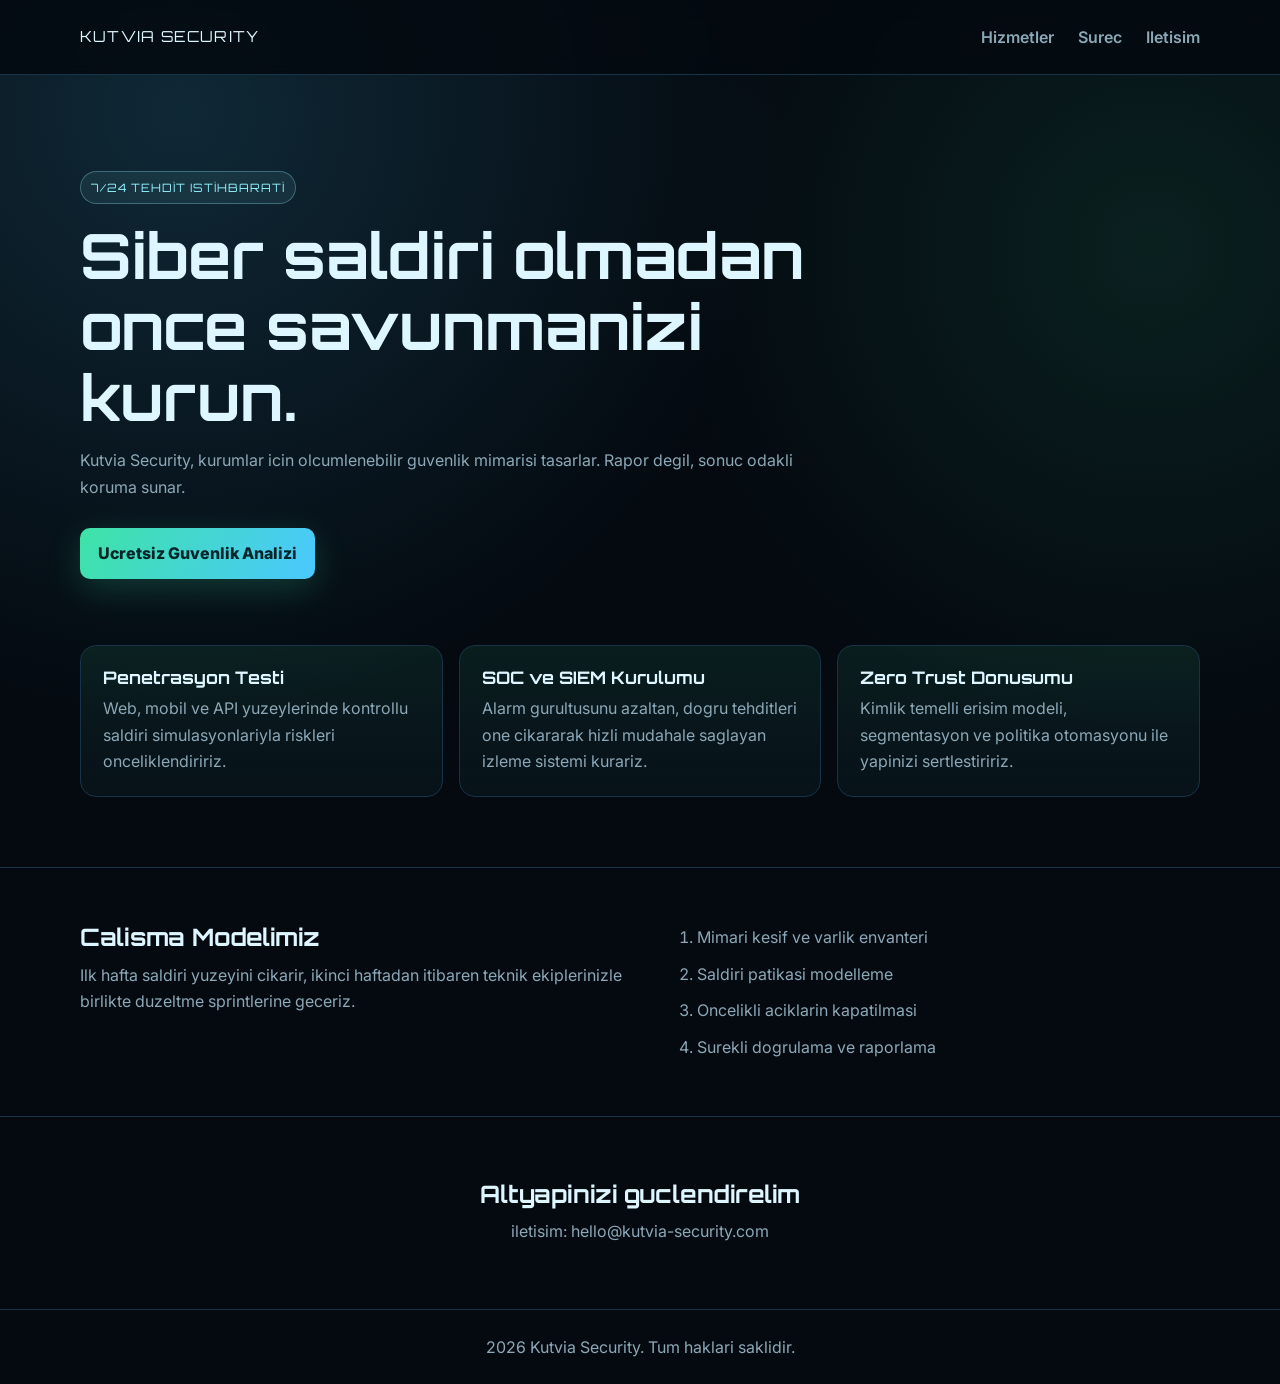
==== index.html @ 9a4a2a33 "Initial standalone brand website" ====
﻿<!DOCTYPE html>
<html lang="tr">
<head>
  <meta charset="UTF-8" />
  <meta name="viewport" content="width=device-width, initial-scale=1.0" />
  <title>Kutvia Security | Siber Guvenlik Cozumleri</title>
  <link rel="preconnect" href="https://fonts.googleapis.com" />
  <link rel="preconnect" href="https://fonts.gstatic.com" crossorigin />
  <link href="https://fonts.googleapis.com/css2?family=Orbitron:wght@500;700;800&family=Inter:wght@400;500;600;700&display=swap" rel="stylesheet" />
  <link rel="stylesheet" href="assets/css/style.css" />
</head>
<body>
  <header class="site-header">
    <nav class="nav container">
      <a class="logo" href="#ana">KUTVIA SECURITY</a>
      <button class="menu-btn" id="menuBtn" aria-expanded="false" aria-controls="navMenu" aria-label="Menu">
        <span></span><span></span><span></span>
      </button>
      <ul class="menu" id="navMenu">
        <li><a href="#hizmetler">Hizmetler</a></li>
        <li><a href="#surec">Surec</a></li>
        <li><a href="#iletisim">Iletisim</a></li>
      </ul>
    </nav>
  </header>

  <main id="ana">
    <section class="hero container">
      <p class="eyebrow">7/24 Tehdit Istihbarati</p>
      <h1>Siber saldiri olmadan once savunmanizi kurun.</h1>
      <p class="lead">Kutvia Security, kurumlar icin olcumlenebilir guvenlik mimarisi tasarlar. Rapor degil, sonuc odakli koruma sunar.</p>
      <a class="btn" href="#iletisim">Ucretsiz Guvenlik Analizi</a>
    </section>

    <section class="cards container" id="hizmetler">
      <article class="card">
        <h2>Penetrasyon Testi</h2>
        <p>Web, mobil ve API yuzeylerinde kontrollu saldiri simulasyonlariyla riskleri onceliklendiririz.</p>
      </article>
      <article class="card">
        <h2>SOC ve SIEM Kurulumu</h2>
        <p>Alarm gurultusunu azaltan, dogru tehditleri one cikararak hizli mudahale saglayan izleme sistemi kurariz.</p>
      </article>
      <article class="card">
        <h2>Zero Trust Donusumu</h2>
        <p>Kimlik temelli erisim modeli, segmentasyon ve politika otomasyonu ile yapinizi sertlestiririz.</p>
      </article>
    </section>

    <section class="approach" id="surec">
      <div class="container two-col">
        <div>
          <h2>Calisma Modelimiz</h2>
          <p>Ilk hafta saldiri yuzeyini cikarir, ikinci haftadan itibaren teknik ekiplerinizle birlikte duzeltme sprintlerine geceriz.</p>
        </div>
        <ol>
          <li>Mimari kesif ve varlik envanteri</li>
          <li>Saldiri patikasi modelleme</li>
          <li>Oncelikli aciklarin kapatilmasi</li>
          <li>Surekli dogrulama ve raporlama</li>
        </ol>
      </div>
    </section>

    <section class="contact container" id="iletisim">
      <h2>Altyapinizi guclendirelim</h2>
      <p>iletisim: hello@kutvia-security.com</p>
    </section>
  </main>

  <footer class="footer">
    <div class="container"><p>2026 Kutvia Security. Tum haklari saklidir.</p></div>
  </footer>

  <script src="assets/js/main.js"></script>
</body>
</html>
---- assets/css/style.css ----
﻿* { box-sizing: border-box; margin: 0; padding: 0; }
:root {
  --bg: #040a10;
  --panel: #0a1620;
  --line: #183347;
  --text: #def6ff;
  --muted: #8ca8b7;
  --accent: #3ee3a6;
  --accent-2: #4ac8ff;
}
body {
  font-family: Inter, sans-serif;
  line-height: 1.65;
  color: var(--text);
  background:
    radial-gradient(circle at 14% 8%, rgba(74, 200, 255, 0.16) 0, transparent 36%),
    radial-gradient(circle at 90% 18%, rgba(62, 227, 166, 0.1) 0, transparent 30%),
    var(--bg);
}
body.menu-open { overflow: hidden; }
.container { width: min(1120px, 92%); margin: 0 auto; }
.site-header {
  position: sticky;
  top: 0;
  z-index: 40;
  backdrop-filter: blur(10px);
  background: rgba(4, 10, 16, 0.86);
  border-bottom: 1px solid var(--line);
}
.nav { min-height: 74px; display: flex; align-items: center; justify-content: space-between; }
.logo {
  color: var(--text);
  text-decoration: none;
  font-family: Orbitron, sans-serif;
  font-size: 0.95rem;
  letter-spacing: 0.08em;
}
.menu { list-style: none; display: flex; gap: 24px; }
.menu a { color: var(--muted); text-decoration: none; font-weight: 600; }
.menu a:hover { color: var(--accent); }
.menu-btn { display: none; border: 0; background: none; }
.menu-btn span { display: block; width: 24px; height: 2px; margin: 5px 0; background: var(--text); }
.hero { padding: 96px 0 56px; }
.eyebrow {
  display: inline-block;
  color: #93f3ff;
  border: 1px solid rgba(147, 243, 255, 0.3);
  background: rgba(147, 243, 255, 0.08);
  border-radius: 999px;
  padding: 6px 10px;
  text-transform: uppercase;
  letter-spacing: 0.09em;
  font-size: 0.72rem;
  font-family: Orbitron, sans-serif;
  margin-bottom: 16px;
}
h1, h2 { font-family: Orbitron, sans-serif; line-height: 1.14; }
h1 { font-size: clamp(2rem, 6vw, 3.9rem); max-width: 820px; margin-bottom: 14px; }
.lead { color: var(--muted); max-width: 720px; margin-bottom: 28px; }
.btn {
  display: inline-block;
  text-decoration: none;
  padding: 12px 18px;
  border-radius: 10px;
  color: #042429;
  font-weight: 800;
  background: linear-gradient(120deg, var(--accent), var(--accent-2));
  box-shadow: 0 10px 35px rgba(62, 227, 166, 0.2);
}
.cards { display: grid; grid-template-columns: repeat(3, 1fr); gap: 16px; padding: 10px 0 70px; }
.card {
  background: linear-gradient(180deg, rgba(62, 227, 166, 0.09), rgba(74, 200, 255, 0.04));
  border: 1px solid var(--line);
  border-radius: 16px;
  padding: 22px;
}
.card h2 { font-size: 1.08rem; margin-bottom: 8px; }
.card p { color: var(--muted); }
.approach { border-top: 1px solid var(--line); border-bottom: 1px solid var(--line); }
.two-col { display: grid; grid-template-columns: 1.1fr 1fr; gap: 26px; padding: 56px 0; }
.two-col p { color: var(--muted); margin-top: 10px; }
ol { padding-left: 18px; color: var(--muted); display: grid; gap: 10px; }
.contact { text-align: center; padding: 64px 0; }
.contact p { color: var(--muted); margin-top: 10px; }
.footer { border-top: 1px solid var(--line); padding: 24px 0; text-align: center; color: var(--muted); }

@media (max-width: 860px) {
  .menu-btn { display: block; }
  .menu {
    position: fixed;
    inset: 74px 0 auto 0;
    display: none;
    flex-direction: column;
    padding: 14px 4%;
    gap: 14px;
    background: #07131c;
    border-bottom: 1px solid var(--line);
  }
  .menu.open { display: flex; }
  .cards { grid-template-columns: 1fr; }
  .two-col { grid-template-columns: 1fr; }
}
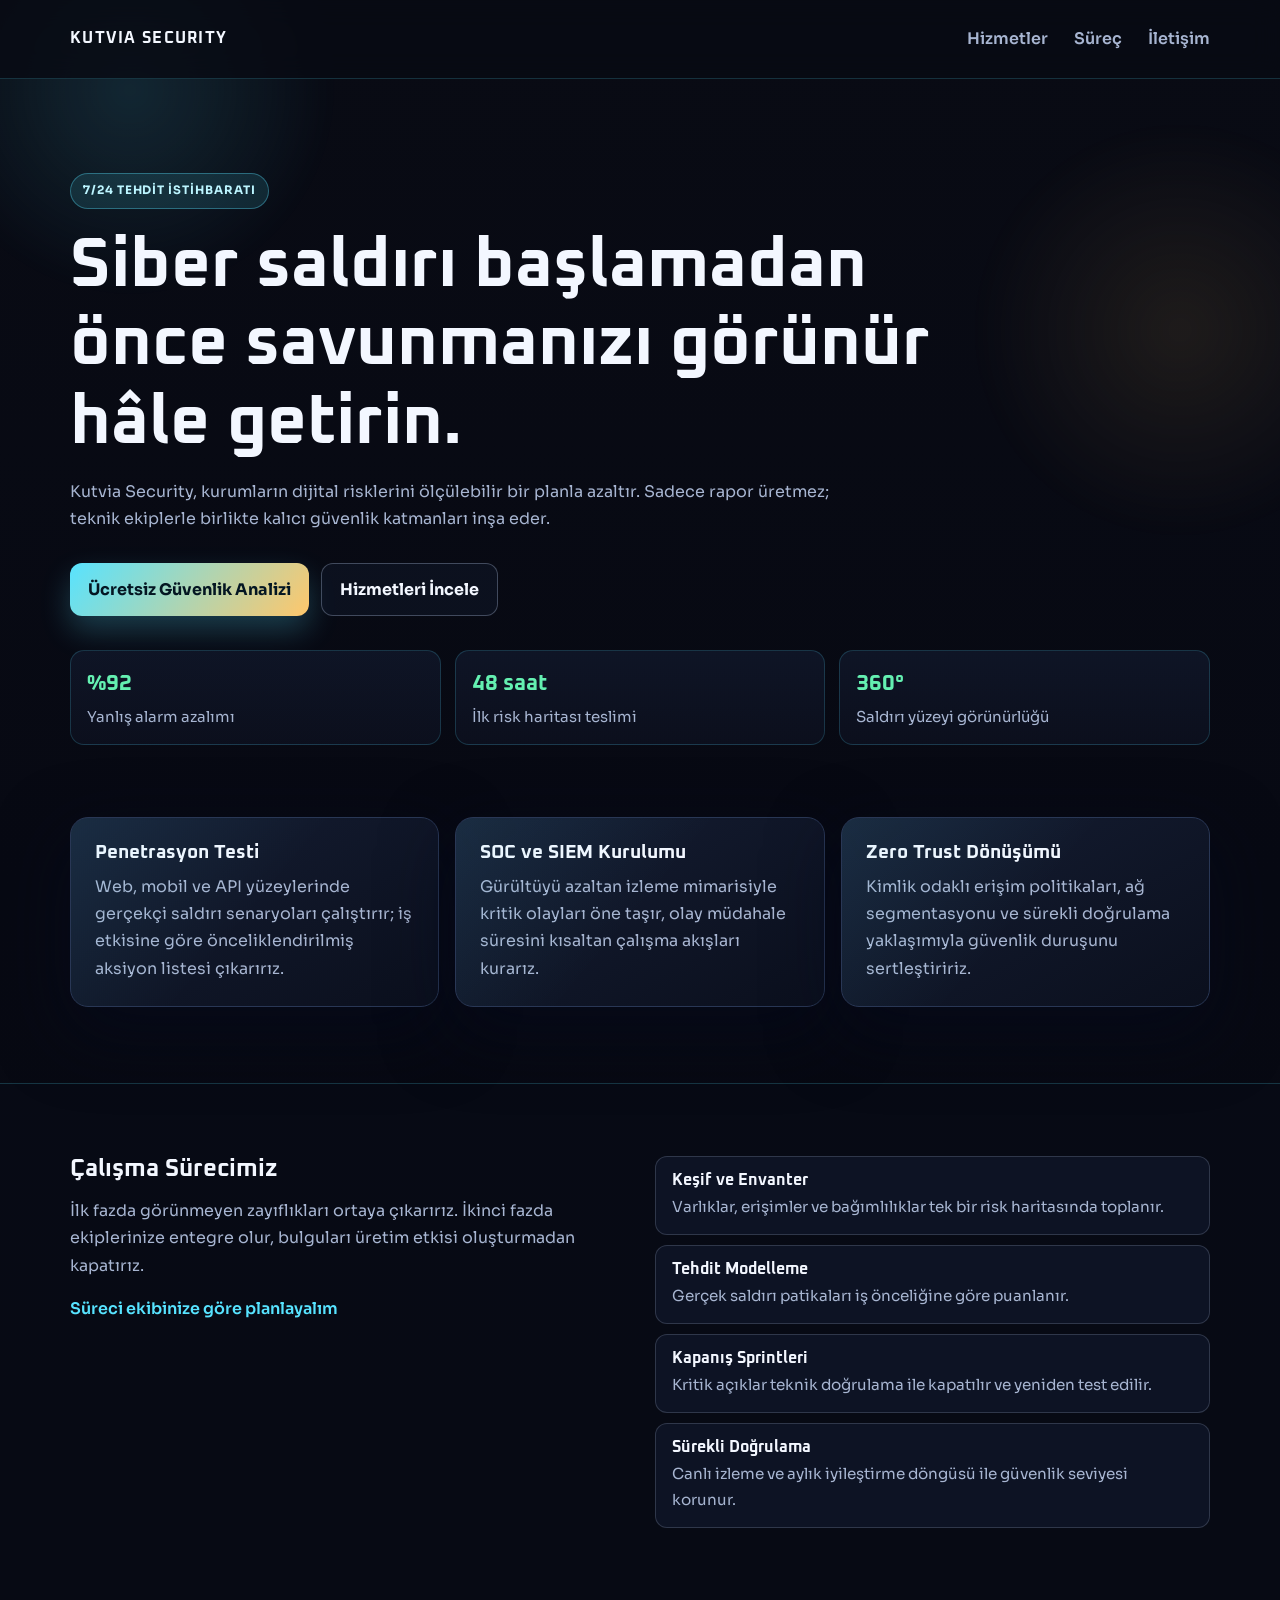
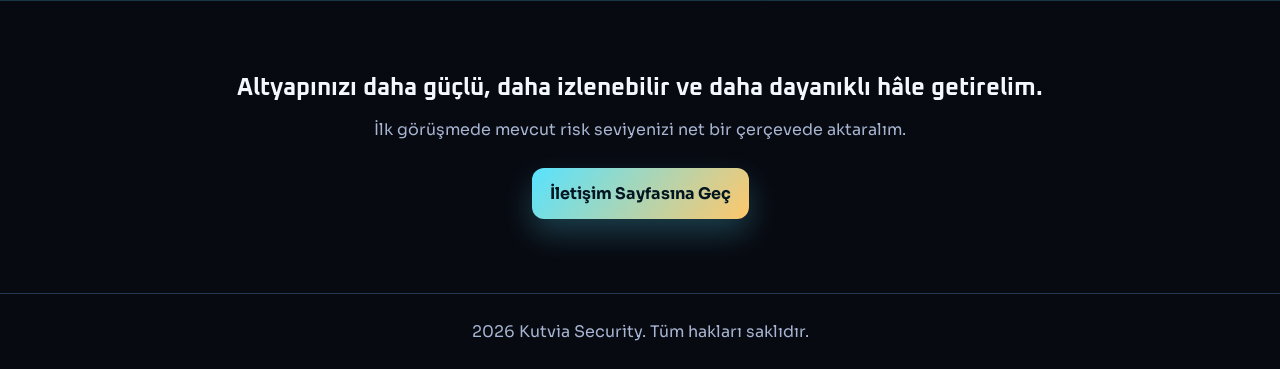
==== commit e20eee73: "Koyu tema arayuz ve iletisim sayfasi tasarimi" ====
--- a/index.html
+++ b/index.html
@@ -3,73 +3,100 @@
 <head>
   <meta charset="UTF-8" />
   <meta name="viewport" content="width=device-width, initial-scale=1.0" />
-  <title>Kutvia Security | Siber Guvenlik Cozumleri</title>
+  <title>Kutvia Security | Siber Güvenlik Çözümleri</title>
   <link rel="preconnect" href="https://fonts.googleapis.com" />
   <link rel="preconnect" href="https://fonts.gstatic.com" crossorigin />
-  <link href="https://fonts.googleapis.com/css2?family=Orbitron:wght@500;700;800&family=Inter:wght@400;500;600;700&display=swap" rel="stylesheet" />
+  <link href="https://fonts.googleapis.com/css2?family=Sora:wght@400;600;700;800&family=Oxanium:wght@500;700&display=swap" rel="stylesheet" />
   <link rel="stylesheet" href="assets/css/style.css" />
 </head>
 <body>
+  <div class="atmosphere" aria-hidden="true">
+    <span class="glow glow-left"></span>
+    <span class="glow glow-right"></span>
+  </div>
+
   <header class="site-header">
     <nav class="nav container">
       <a class="logo" href="#ana">KUTVIA SECURITY</a>
-      <button class="menu-btn" id="menuBtn" aria-expanded="false" aria-controls="navMenu" aria-label="Menu">
+      <button class="menu-btn" id="menuBtn" aria-expanded="false" aria-controls="navMenu" aria-label="Menüyü aç">
         <span></span><span></span><span></span>
       </button>
       <ul class="menu" id="navMenu">
         <li><a href="#hizmetler">Hizmetler</a></li>
-        <li><a href="#surec">Surec</a></li>
-        <li><a href="#iletisim">Iletisim</a></li>
+        <li><a href="#süreç">Süreç</a></li>
+        <li><a href="iletisim.html">İletişim</a></li>
       </ul>
     </nav>
   </header>
 
   <main id="ana">
-    <section class="hero container">
-      <p class="eyebrow">7/24 Tehdit Istihbarati</p>
-      <h1>Siber saldiri olmadan once savunmanizi kurun.</h1>
-      <p class="lead">Kutvia Security, kurumlar icin olcumlenebilir guvenlik mimarisi tasarlar. Rapor degil, sonuc odakli koruma sunar.</p>
-      <a class="btn" href="#iletisim">Ucretsiz Guvenlik Analizi</a>
+    <section class="hero container reveal">
+      <p class="eyebrow">7/24 Tehdit İstihbaratı</p>
+      <h1>Siber saldırı başlamadan önce savunmanızı görünür hâle getirin.</h1>
+      <p class="lead">Kutvia Security, kurumların dijital risklerini ölçülebilir bir planla azaltır. Sadece rapor üretmez; teknik ekiplerle birlikte kalıcı güvenlik katmanları inşa eder.</p>
+      <div class="hero-actions">
+        <a class="btn btn-primary" href="iletisim.html">Ücretsiz Güvenlik Analizi</a>
+        <a class="btn btn-ghost" href="#hizmetler">Hizmetleri İncele</a>
+      </div>
+      <ul class="hero-metrics">
+        <li><strong>%92</strong><span>Yanlış alarm azalımı</span></li>
+        <li><strong>48 saat</strong><span>İlk risk haritası teslimi</span></li>
+        <li><strong>360°</strong><span>Saldırı yüzeyi görünürlüğü</span></li>
+      </ul>
     </section>
 
-    <section class="cards container" id="hizmetler">
-      <article class="card">
+    <section class="services container" id="hizmetler">
+      <article class="card reveal">
         <h2>Penetrasyon Testi</h2>
-        <p>Web, mobil ve API yuzeylerinde kontrollu saldiri simulasyonlariyla riskleri onceliklendiririz.</p>
+        <p>Web, mobil ve API yüzeylerinde gerçekçi saldırı senaryoları çalıştırır; iş etkisine göre önceliklendirilmiş aksiyon listesi çıkarırız.</p>
       </article>
-      <article class="card">
+      <article class="card reveal">
         <h2>SOC ve SIEM Kurulumu</h2>
-        <p>Alarm gurultusunu azaltan, dogru tehditleri one cikararak hizli mudahale saglayan izleme sistemi kurariz.</p>
+        <p>Gürültüyü azaltan izleme mimarisiyle kritik olayları öne taşır, olay müdahale süresini kısaltan çalışma akışları kurarız.</p>
       </article>
-      <article class="card">
-        <h2>Zero Trust Donusumu</h2>
-        <p>Kimlik temelli erisim modeli, segmentasyon ve politika otomasyonu ile yapinizi sertlestiririz.</p>
+      <article class="card reveal">
+        <h2>Zero Trust Dönüşümü</h2>
+        <p>Kimlik odaklı erişim politikaları, ağ segmentasyonu ve sürekli doğrulama yaklaşımıyla güvenlik duruşunu sertleştiririz.</p>
       </article>
     </section>
 
-    <section class="approach" id="surec">
-      <div class="container two-col">
-        <div>
-          <h2>Calisma Modelimiz</h2>
-          <p>Ilk hafta saldiri yuzeyini cikarir, ikinci haftadan itibaren teknik ekiplerinizle birlikte duzeltme sprintlerine geceriz.</p>
+    <section class="approach" id="süreç">
+      <div class="container approach-grid">
+        <div class="approach-copy reveal">
+          <h2>Çalışma Sürecimiz</h2>
+          <p>İlk fazda görünmeyen zayıflıkları ortaya çıkarırız. İkinci fazda ekiplerinize entegre olur, bulguları üretim etkisi oluşturmadan kapatırız.</p>
+          <a class="inline-link" href="iletisim.html">Süreci ekibinize göre planlayalım</a>
         </div>
-        <ol>
-          <li>Mimari kesif ve varlik envanteri</li>
-          <li>Saldiri patikasi modelleme</li>
-          <li>Oncelikli aciklarin kapatilmasi</li>
-          <li>Surekli dogrulama ve raporlama</li>
+        <ol class="timeline reveal">
+          <li>
+            <h3>Keşif ve Envanter</h3>
+            <p>Varlıklar, erişimler ve bağımlılıklar tek bir risk haritasında toplanır.</p>
+          </li>
+          <li>
+            <h3>Tehdit Modelleme</h3>
+            <p>Gerçek saldırı patikaları iş önceliğine göre puanlanır.</p>
+          </li>
+          <li>
+            <h3>Kapanış Sprintleri</h3>
+            <p>Kritik açıklar teknik doğrulama ile kapatılır ve yeniden test edilir.</p>
+          </li>
+          <li>
+            <h3>Sürekli Doğrulama</h3>
+            <p>Canlı izleme ve aylık iyileştirme döngüsü ile güvenlik seviyesi korunur.</p>
+          </li>
         </ol>
       </div>
     </section>
 
-    <section class="contact container" id="iletisim">
-      <h2>Altyapinizi guclendirelim</h2>
-      <p>iletisim: hello@kutvia-security.com</p>
+    <section class="cta container reveal">
+      <h2>Altyapınızı daha güçlü, daha izlenebilir ve daha dayanıklı hâle getirelim.</h2>
+      <p>İlk görüşmede mevcut risk seviyenizi net bir çerçevede aktaralım.</p>
+      <a class="btn btn-primary" href="iletisim.html">İletişim Sayfasına Geç</a>
     </section>
   </main>
 
   <footer class="footer">
-    <div class="container"><p>2026 Kutvia Security. Tum haklari saklidir.</p></div>
+    <div class="container"><p><span id="year"></span> Kutvia Security. Tüm hakları saklıdır.</p></div>
   </footer>
 
   <script src="assets/js/main.js"></script>
--- a/assets/css/style.css
+++ b/assets/css/style.css
@@ -1,102 +1,488 @@
-﻿* { box-sizing: border-box; margin: 0; padding: 0; }
+﻿* {
+  box-sizing: border-box;
+  margin: 0;
+  padding: 0;
+}
+
 :root {
-  --bg: #040a10;
-  --panel: #0a1620;
-  --line: #183347;
-  --text: #def6ff;
-  --muted: #8ca8b7;
-  --accent: #3ee3a6;
-  --accent-2: #4ac8ff;
-}
+  --bg: #06070f;
+  --bg-soft: #0d1120;
+  --panel: #11182b;
+  --panel-strong: #161f35;
+  --line: #293755;
+  --text: #f3f7ff;
+  --muted: #a7b5d1;
+  --accent: #57e3ff;
+  --accent-warm: #ffc76b;
+  --success: #64f0b1;
+  --shadow: 0 24px 70px rgba(5, 10, 28, 0.6);
+}
+
+html {
+  scroll-behavior: smooth;
+}
+
 body {
-  font-family: Inter, sans-serif;
-  line-height: 1.65;
+  font-family: Sora, sans-serif;
+  line-height: 1.7;
   color: var(--text);
   background:
-    radial-gradient(circle at 14% 8%, rgba(74, 200, 255, 0.16) 0, transparent 36%),
-    radial-gradient(circle at 90% 18%, rgba(62, 227, 166, 0.1) 0, transparent 30%),
-    var(--bg);
-}
-body.menu-open { overflow: hidden; }
-.container { width: min(1120px, 92%); margin: 0 auto; }
+    linear-gradient(180deg, #090b14 0%, #070913 45%, #080a11 100%),
+    repeating-linear-gradient(
+      130deg,
+      rgba(255, 255, 255, 0.01) 0,
+      rgba(255, 255, 255, 0.01) 2px,
+      transparent 2px,
+      transparent 14px
+    );
+  min-height: 100vh;
+  overflow-x: hidden;
+}
+
+body.menu-open {
+  overflow: hidden;
+}
+
+.atmosphere {
+  position: fixed;
+  inset: 0;
+  pointer-events: none;
+  z-index: -1;
+}
+
+.glow {
+  position: absolute;
+  width: 420px;
+  aspect-ratio: 1;
+  border-radius: 50%;
+  filter: blur(10px);
+  opacity: 0.4;
+  animation: drift 11s ease-in-out infinite alternate;
+}
+
+.glow-left {
+  top: -120px;
+  left: -80px;
+  background: radial-gradient(circle, rgba(87, 227, 255, 0.34), transparent 70%);
+}
+
+.glow-right {
+  top: 120px;
+  right: -110px;
+  background: radial-gradient(circle, rgba(255, 199, 107, 0.23), transparent 72%);
+  animation-delay: 0.8s;
+}
+
+.container {
+  width: min(1140px, 92%);
+  margin: 0 auto;
+}
+
 .site-header {
   position: sticky;
   top: 0;
   z-index: 40;
-  backdrop-filter: blur(10px);
-  background: rgba(4, 10, 16, 0.86);
-  border-bottom: 1px solid var(--line);
-}
-.nav { min-height: 74px; display: flex; align-items: center; justify-content: space-between; }
+  backdrop-filter: blur(14px);
+  background: rgba(8, 11, 19, 0.8);
+  border-bottom: 1px solid rgba(87, 227, 255, 0.18);
+}
+
+.nav {
+  min-height: 78px;
+  display: flex;
+  align-items: center;
+  justify-content: space-between;
+}
+
 .logo {
   color: var(--text);
   text-decoration: none;
-  font-family: Orbitron, sans-serif;
+  font-family: Oxanium, sans-serif;
+  font-size: 1rem;
+  font-weight: 700;
+  letter-spacing: 0.08em;
+}
+
+.menu {
+  list-style: none;
+  display: flex;
+  align-items: center;
+  gap: 26px;
+}
+
+.menu a {
+  color: var(--muted);
+  text-decoration: none;
+  font-weight: 600;
+  transition: color 0.28s ease;
+}
+
+.menu a:hover,
+.menu a:focus-visible {
+  color: var(--accent);
+}
+
+.menu-btn {
+  display: none;
+  border: 0;
+  background: none;
+  cursor: pointer;
+}
+
+.menu-btn span {
+  display: block;
+  width: 24px;
+  height: 2px;
+  margin: 5px 0;
+  background: var(--text);
+}
+
+.hero {
+  padding: 94px 0 44px;
+}
+
+.eyebrow {
+  display: inline-flex;
+  align-items: center;
+  gap: 8px;
+  color: #bcf5ff;
+  border: 1px solid rgba(87, 227, 255, 0.35);
+  background: rgba(87, 227, 255, 0.12);
+  border-radius: 999px;
+  padding: 7px 12px;
+  text-transform: uppercase;
+  letter-spacing: 0.08em;
+  font-size: 0.73rem;
+  font-weight: 700;
+  margin-bottom: 18px;
+}
+
+h1,
+h2,
+h3 {
+  font-family: Oxanium, sans-serif;
+  line-height: 1.14;
+}
+
+h1 {
+  font-size: clamp(2rem, 6vw, 4.3rem);
+  max-width: 900px;
+  margin-bottom: 16px;
+}
+
+.lead {
+  color: var(--muted);
+  max-width: 760px;
+  margin-bottom: 30px;
+}
+
+.hero-actions {
+  display: flex;
+  flex-wrap: wrap;
+  gap: 12px;
+  margin-bottom: 34px;
+}
+
+.btn {
+  display: inline-flex;
+  align-items: center;
+  justify-content: center;
+  gap: 8px;
+  text-decoration: none;
+  border-radius: 12px;
+  padding: 12px 18px;
+  font-weight: 700;
+  transition: transform 0.26s ease, box-shadow 0.26s ease, border-color 0.26s ease;
+}
+
+.btn:hover {
+  transform: translateY(-2px);
+}
+
+.btn-primary {
+  color: #041622;
+  background: linear-gradient(130deg, var(--accent), var(--accent-warm));
+  box-shadow: 0 14px 30px rgba(87, 227, 255, 0.24);
+}
+
+.btn-ghost {
+  border: 1px solid rgba(167, 181, 209, 0.35);
+  color: var(--text);
+  background: rgba(17, 24, 43, 0.5);
+}
+
+.btn-ghost:hover {
+  border-color: rgba(87, 227, 255, 0.48);
+}
+
+.hero-metrics {
+  list-style: none;
+  display: grid;
+  grid-template-columns: repeat(3, minmax(0, 1fr));
+  gap: 14px;
+}
+
+.hero-metrics li {
+  border: 1px solid rgba(87, 227, 255, 0.18);
+  background: linear-gradient(180deg, rgba(17, 24, 43, 0.8), rgba(13, 17, 32, 0.8));
+  border-radius: 14px;
+  padding: 14px 16px;
+}
+
+.hero-metrics strong {
+  display: block;
+  font-size: 1.4rem;
+  font-family: Oxanium, sans-serif;
+  color: var(--success);
+}
+
+.hero-metrics span {
+  color: var(--muted);
+  font-size: 0.94rem;
+}
+
+.services {
+  display: grid;
+  grid-template-columns: repeat(3, minmax(0, 1fr));
+  gap: 16px;
+  padding: 28px 0 76px;
+}
+
+.card {
+  position: relative;
+  border: 1px solid var(--line);
+  border-radius: 18px;
+  padding: 24px;
+  background: linear-gradient(150deg, rgba(22, 31, 53, 0.95), rgba(12, 17, 31, 0.9));
+  box-shadow: var(--shadow);
+  overflow: hidden;
+}
+
+.card::before {
+  content: "";
+  position: absolute;
+  inset: 0;
+  background: linear-gradient(130deg, rgba(87, 227, 255, 0.08), transparent 50%);
+  pointer-events: none;
+}
+
+.card h2 {
+  font-size: 1.16rem;
+  margin-bottom: 10px;
+}
+
+.card p {
+  color: var(--muted);
+}
+
+.approach {
+  border-top: 1px solid rgba(87, 227, 255, 0.2);
+  border-bottom: 1px solid rgba(87, 227, 255, 0.2);
+  background: rgba(9, 13, 24, 0.52);
+}
+
+.approach-grid {
+  display: grid;
+  grid-template-columns: 1fr 1fr;
+  gap: 30px;
+  padding: 72px 0;
+}
+
+.approach-copy p {
+  color: var(--muted);
+  margin-top: 14px;
+  max-width: 540px;
+}
+
+.inline-link {
+  display: inline-block;
+  margin-top: 16px;
+  color: var(--accent);
+  text-decoration: none;
+  font-weight: 600;
+}
+
+.timeline {
+  list-style: none;
+  display: grid;
+  gap: 10px;
+}
+
+.timeline li {
+  border: 1px solid rgba(167, 181, 209, 0.22);
+  border-radius: 12px;
+  background: rgba(17, 24, 43, 0.72);
+  padding: 14px 16px;
+}
+
+.timeline h3 {
+  font-size: 1rem;
+  margin-bottom: 5px;
+}
+
+.timeline p {
+  color: var(--muted);
   font-size: 0.95rem;
-  letter-spacing: 0.08em;
-}
-.menu { list-style: none; display: flex; gap: 24px; }
-.menu a { color: var(--muted); text-decoration: none; font-weight: 600; }
-.menu a:hover { color: var(--accent); }
-.menu-btn { display: none; border: 0; background: none; }
-.menu-btn span { display: block; width: 24px; height: 2px; margin: 5px 0; background: var(--text); }
-.hero { padding: 96px 0 56px; }
-.eyebrow {
-  display: inline-block;
-  color: #93f3ff;
-  border: 1px solid rgba(147, 243, 255, 0.3);
-  background: rgba(147, 243, 255, 0.08);
-  border-radius: 999px;
-  padding: 6px 10px;
-  text-transform: uppercase;
-  letter-spacing: 0.09em;
-  font-size: 0.72rem;
-  font-family: Orbitron, sans-serif;
-  margin-bottom: 16px;
-}
-h1, h2 { font-family: Orbitron, sans-serif; line-height: 1.14; }
-h1 { font-size: clamp(2rem, 6vw, 3.9rem); max-width: 820px; margin-bottom: 14px; }
-.lead { color: var(--muted); max-width: 720px; margin-bottom: 28px; }
-.btn {
-  display: inline-block;
-  text-decoration: none;
-  padding: 12px 18px;
+}
+
+.cta {
+  text-align: center;
+  padding: 74px 0;
+}
+
+.cta h2 {
+  max-width: 930px;
+  margin-inline: auto;
+}
+
+.cta p {
+  color: var(--muted);
+  max-width: 680px;
+  margin: 14px auto 24px;
+}
+
+.footer {
+  border-top: 1px solid var(--line);
+  padding: 24px 0;
+  text-align: center;
+  color: var(--muted);
+}
+
+.contact-main {
+  padding: 84px 0 70px;
+}
+
+.contact-shell {
+  display: grid;
+  grid-template-columns: 1fr 1.1fr;
+  gap: 22px;
+}
+
+.contact-card,
+.form-card {
+  border: 1px solid var(--line);
+  border-radius: 18px;
+  background: linear-gradient(180deg, rgba(17, 24, 43, 0.92), rgba(12, 17, 31, 0.93));
+  box-shadow: var(--shadow);
+}
+
+.contact-card {
+  padding: 26px;
+}
+
+.contact-card p,
+.contact-meta p {
+  color: var(--muted);
+}
+
+.contact-meta {
+  margin-top: 20px;
+  display: grid;
+  gap: 10px;
+}
+
+.contact-meta span {
+  color: var(--text);
+  font-weight: 700;
+}
+
+.form-card {
+  padding: 22px;
+}
+
+.form-grid {
+  display: grid;
+  gap: 12px;
+}
+
+label {
+  display: block;
+  font-size: 0.9rem;
+  color: #d8e3ff;
+  margin-bottom: 6px;
+}
+
+input,
+textarea,
+select {
+  width: 100%;
+  border: 1px solid rgba(167, 181, 209, 0.35);
+  background: rgba(7, 12, 24, 0.8);
   border-radius: 10px;
-  color: #042429;
-  font-weight: 800;
-  background: linear-gradient(120deg, var(--accent), var(--accent-2));
-  box-shadow: 0 10px 35px rgba(62, 227, 166, 0.2);
-}
-.cards { display: grid; grid-template-columns: repeat(3, 1fr); gap: 16px; padding: 10px 0 70px; }
-.card {
-  background: linear-gradient(180deg, rgba(62, 227, 166, 0.09), rgba(74, 200, 255, 0.04));
-  border: 1px solid var(--line);
-  border-radius: 16px;
-  padding: 22px;
-}
-.card h2 { font-size: 1.08rem; margin-bottom: 8px; }
-.card p { color: var(--muted); }
-.approach { border-top: 1px solid var(--line); border-bottom: 1px solid var(--line); }
-.two-col { display: grid; grid-template-columns: 1.1fr 1fr; gap: 26px; padding: 56px 0; }
-.two-col p { color: var(--muted); margin-top: 10px; }
-ol { padding-left: 18px; color: var(--muted); display: grid; gap: 10px; }
-.contact { text-align: center; padding: 64px 0; }
-.contact p { color: var(--muted); margin-top: 10px; }
-.footer { border-top: 1px solid var(--line); padding: 24px 0; text-align: center; color: var(--muted); }
+  padding: 11px 12px;
+  color: var(--text);
+  font: inherit;
+}
+
+input:focus,
+textarea:focus,
+select:focus {
+  outline: none;
+  border-color: rgba(87, 227, 255, 0.9);
+  box-shadow: 0 0 0 3px rgba(87, 227, 255, 0.2);
+}
+
+textarea {
+  min-height: 130px;
+  resize: vertical;
+}
+
+.reveal {
+  opacity: 0;
+  transform: translateY(18px);
+}
+
+.reveal.show {
+  animation: rise 0.7s ease forwards;
+}
+
+@keyframes rise {
+  to {
+    opacity: 1;
+    transform: translateY(0);
+  }
+}
+
+@keyframes drift {
+  from {
+    transform: translate3d(0, 0, 0);
+  }
+  to {
+    transform: translate3d(0, 18px, 0);
+  }
+}
+
+@media (max-width: 960px) {
+  .services,
+  .hero-metrics,
+  .approach-grid,
+  .contact-shell {
+    grid-template-columns: 1fr;
+  }
+
+  .hero {
+    padding-top: 82px;
+  }
+}
 
 @media (max-width: 860px) {
-  .menu-btn { display: block; }
+  .menu-btn {
+    display: block;
+  }
+
   .menu {
     position: fixed;
-    inset: 74px 0 auto 0;
+    inset: 78px 0 auto 0;
     display: none;
     flex-direction: column;
-    padding: 14px 4%;
-    gap: 14px;
-    background: #07131c;
+    align-items: flex-start;
+    gap: 16px;
+    padding: 16px 4%;
+    background: rgba(8, 11, 19, 0.98);
     border-bottom: 1px solid var(--line);
   }
-  .menu.open { display: flex; }
-  .cards { grid-template-columns: 1fr; }
-  .two-col { grid-template-columns: 1fr; }
-}
+
+  .menu.open {
+    display: flex;
+  }
+}
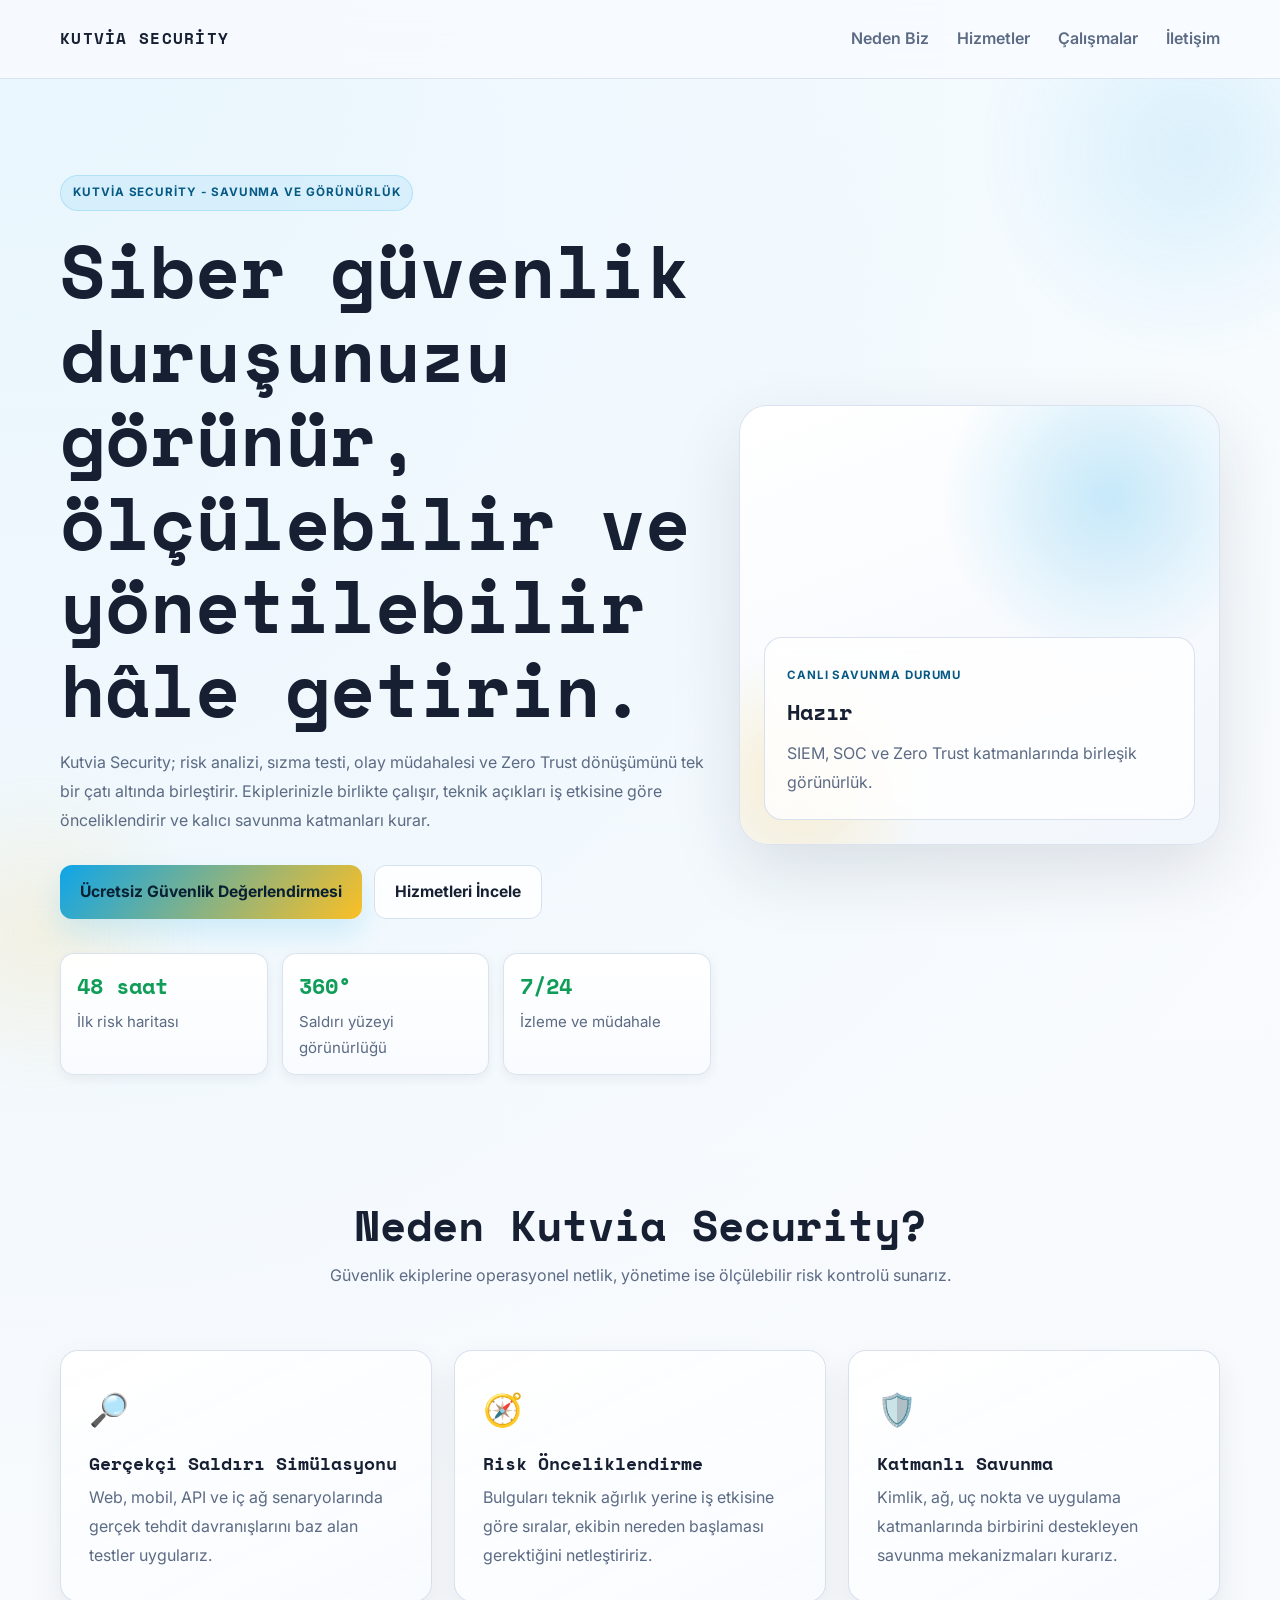
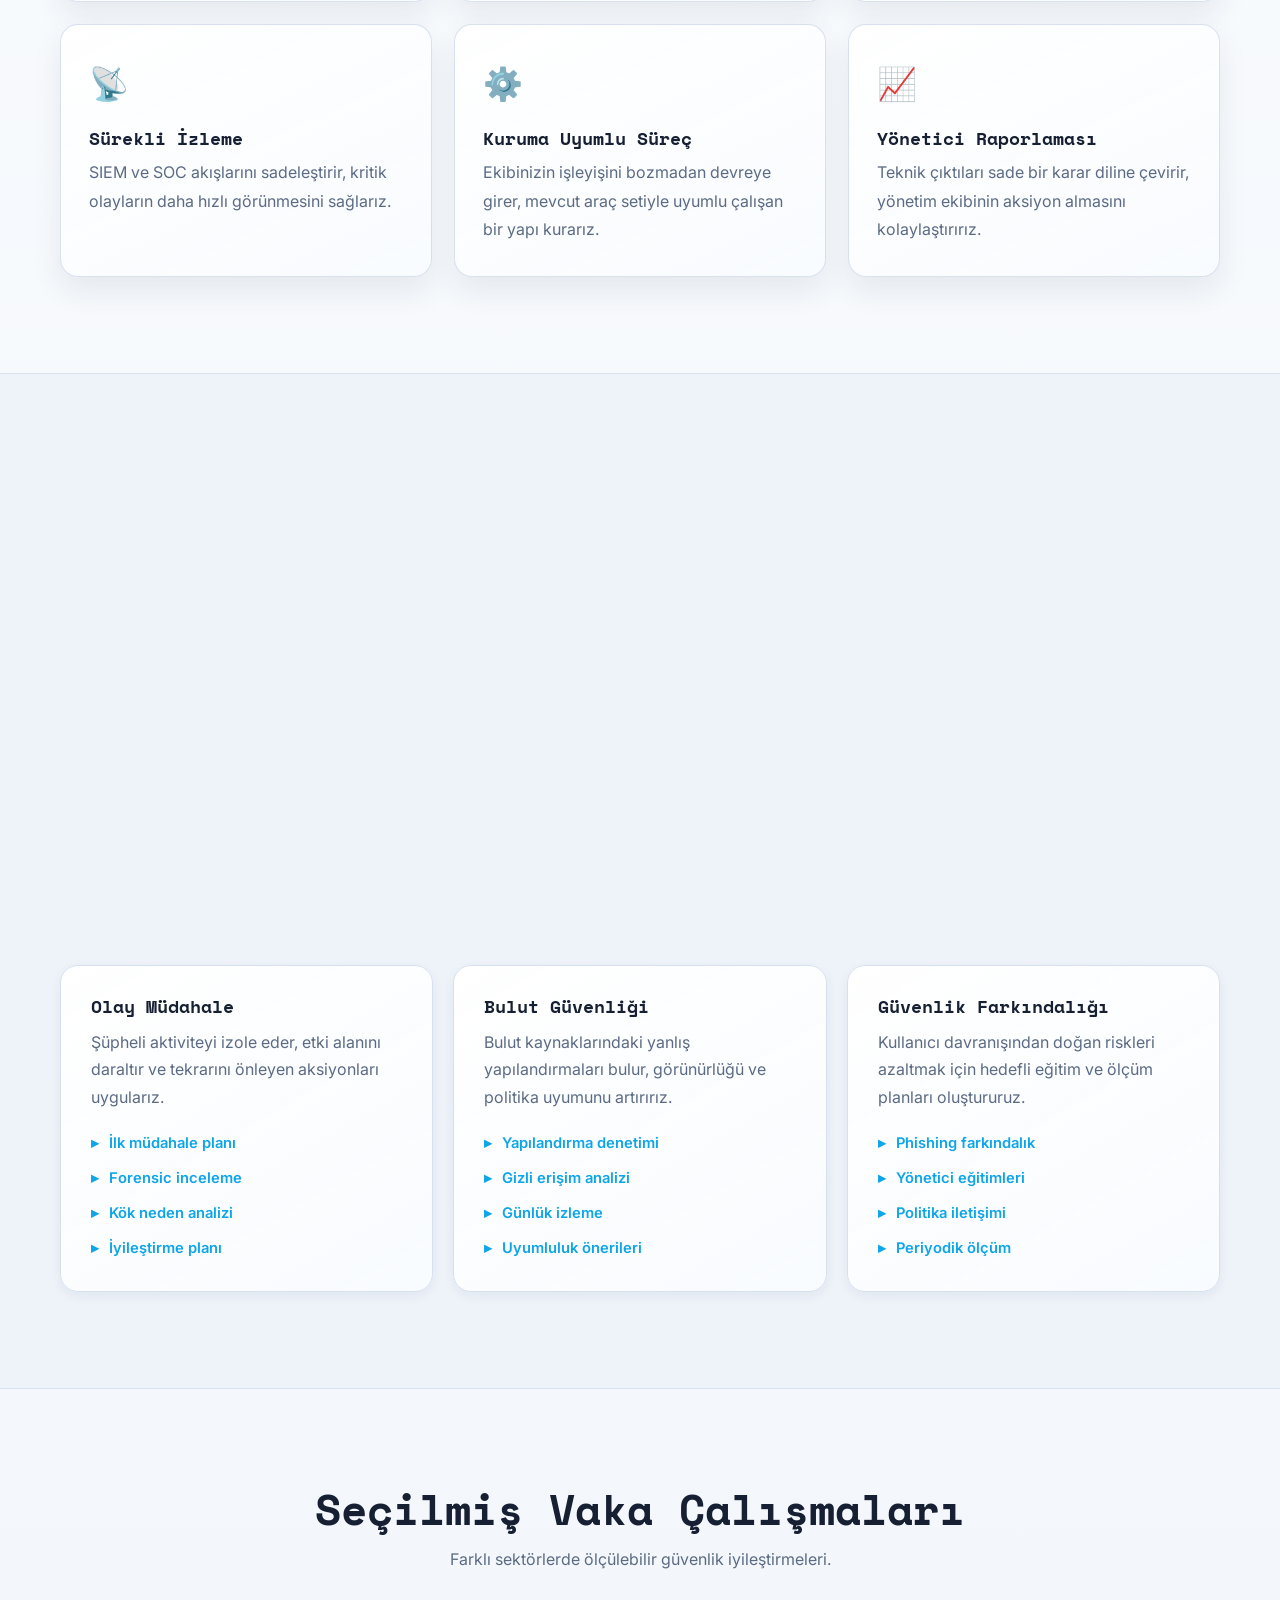
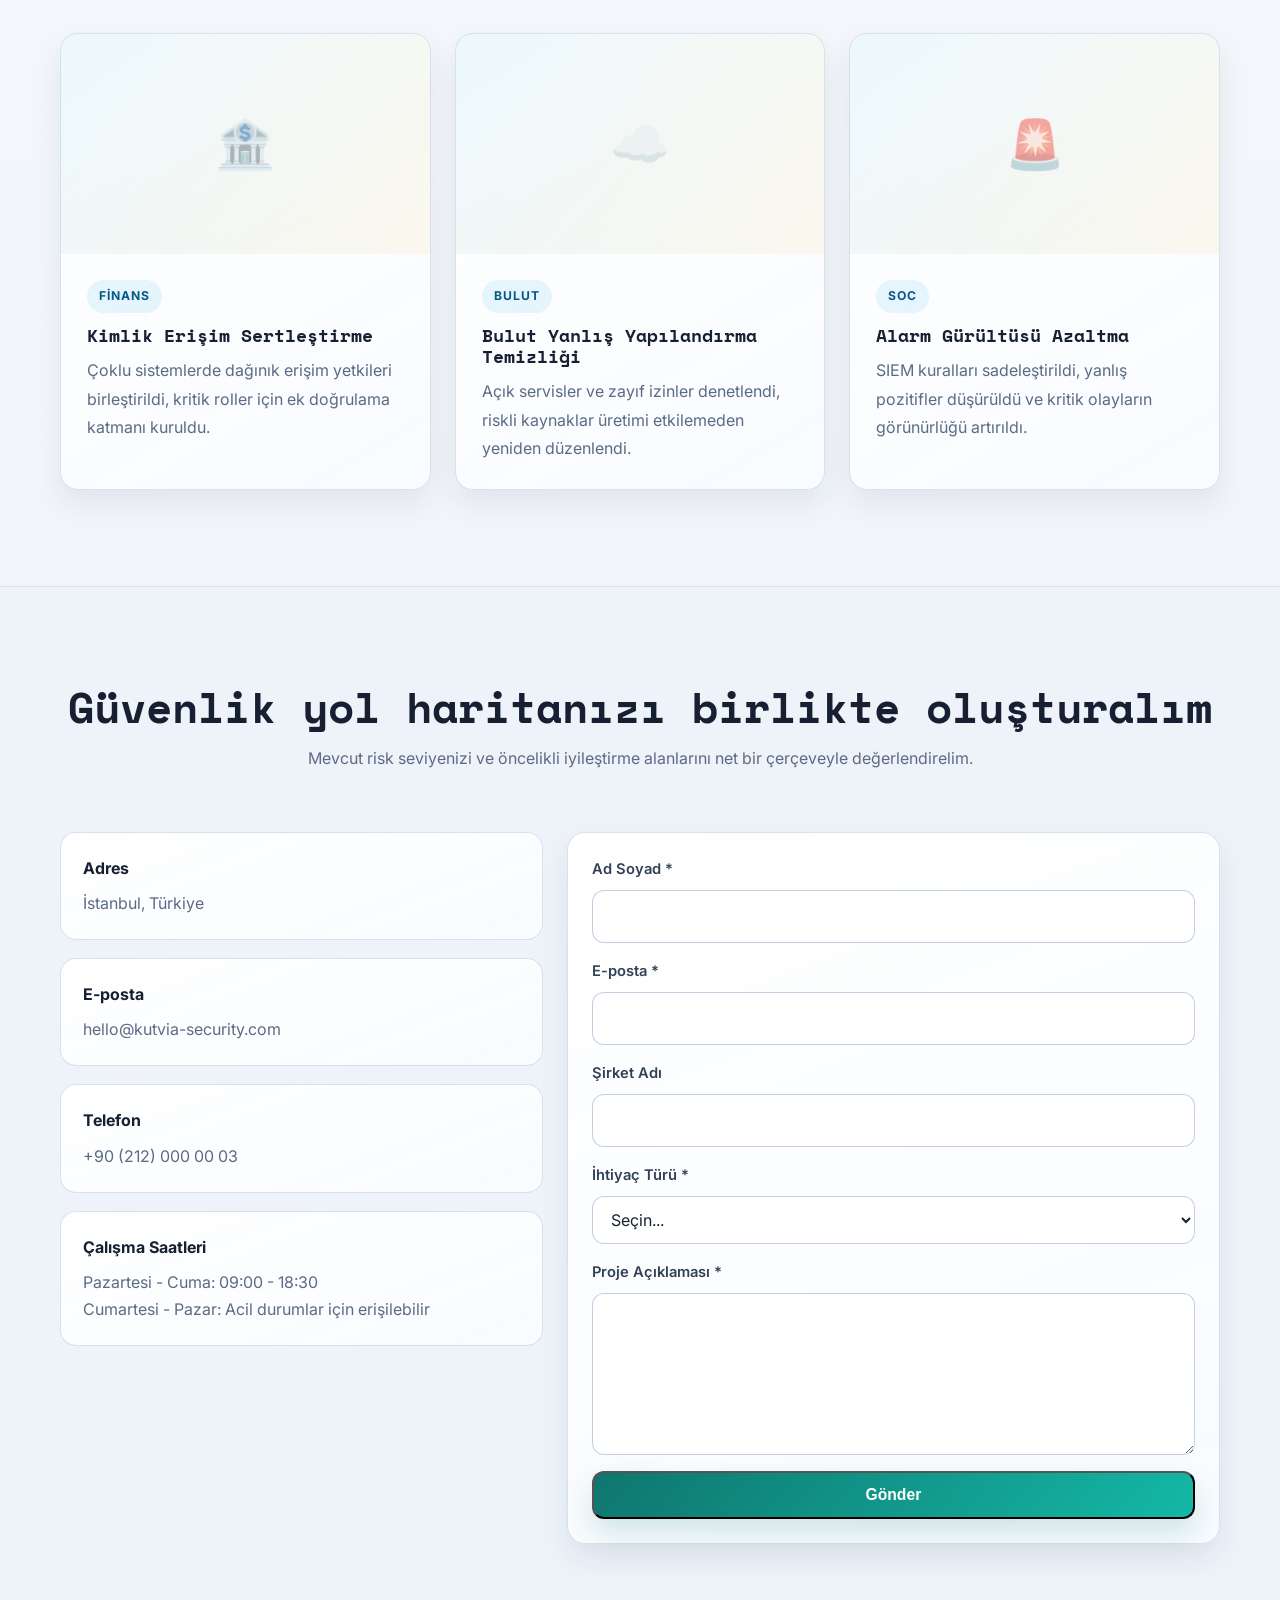
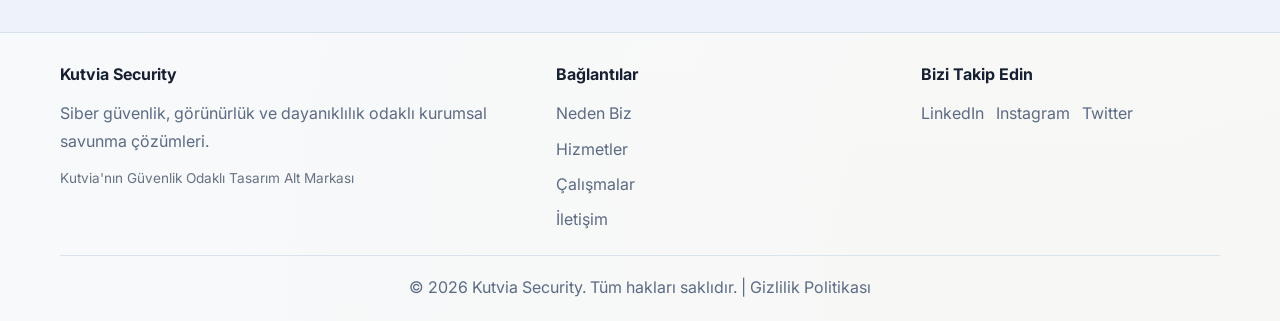
==== commit 963fbe35: "Rework Kutvia Security landing page" ====
--- a/index.html
+++ b/index.html
@@ -1,104 +1,339 @@
-﻿<!DOCTYPE html>
+<!DOCTYPE html>
 <html lang="tr">
 <head>
   <meta charset="UTF-8" />
   <meta name="viewport" content="width=device-width, initial-scale=1.0" />
-  <title>Kutvia Security | Siber Güvenlik Çözümleri</title>
+  <title>Kutvia Security | Siber Güvenlik ve Dayanıklılık</title>
   <link rel="preconnect" href="https://fonts.googleapis.com" />
   <link rel="preconnect" href="https://fonts.gstatic.com" crossorigin />
-  <link href="https://fonts.googleapis.com/css2?family=Sora:wght@400;600;700;800&family=Oxanium:wght@500;700&display=swap" rel="stylesheet" />
+  <link href="https://fonts.googleapis.com/css2?family=Inter:wght@300;400;500;600;700&family=Space+Mono:wght@400;700&display=swap" rel="stylesheet" />
   <link rel="stylesheet" href="assets/css/style.css" />
 </head>
 <body>
-  <div class="atmosphere" aria-hidden="true">
-    <span class="glow glow-left"></span>
-    <span class="glow glow-right"></span>
-  </div>
-
-  <header class="site-header">
-    <nav class="nav container">
-      <a class="logo" href="#ana">KUTVIA SECURITY</a>
-      <button class="menu-btn" id="menuBtn" aria-expanded="false" aria-controls="navMenu" aria-label="Menüyü aç">
-        <span></span><span></span><span></span>
-      </button>
-      <ul class="menu" id="navMenu">
-        <li><a href="#hizmetler">Hizmetler</a></li>
-        <li><a href="#süreç">Süreç</a></li>
-        <li><a href="iletisim.html">İletişim</a></li>
-      </ul>
+  <header class="header">
+    <nav class="navbar container">
+      <div class="nav-wrapper">
+        <a href="#ana" class="logo">Kutvia Security</a>
+        <button class="hamburger" id="hamburger" aria-label="Menü aç/kapat" aria-expanded="false" aria-controls="navMenu">
+          <span></span>
+          <span></span>
+          <span></span>
+        </button>
+        <ul class="nav-menu" id="navMenu">
+          <li><a href="#why">Neden Biz</a></li>
+          <li><a href="#services">Hizmetler</a></li>
+          <li><a href="#works">Çalışmalar</a></li>
+          <li><a href="#contact">İletişim</a></li>
+        </ul>
+      </div>
     </nav>
   </header>
 
-  <main id="ana">
-    <section class="hero container reveal">
-      <p class="eyebrow">7/24 Tehdit İstihbaratı</p>
-      <h1>Siber saldırı başlamadan önce savunmanızı görünür hâle getirin.</h1>
-      <p class="lead">Kutvia Security, kurumların dijital risklerini ölçülebilir bir planla azaltır. Sadece rapor üretmez; teknik ekiplerle birlikte kalıcı güvenlik katmanları inşa eder.</p>
-      <div class="hero-actions">
-        <a class="btn btn-primary" href="iletisim.html">Ücretsiz Güvenlik Analizi</a>
-        <a class="btn btn-ghost" href="#hizmetler">Hizmetleri İncele</a>
-      </div>
-      <ul class="hero-metrics">
-        <li><strong>%92</strong><span>Yanlış alarm azalımı</span></li>
-        <li><strong>48 saat</strong><span>İlk risk haritası teslimi</span></li>
-        <li><strong>360°</strong><span>Saldırı yüzeyi görünürlüğü</span></li>
-      </ul>
-    </section>
-
-    <section class="services container" id="hizmetler">
-      <article class="card reveal">
-        <h2>Penetrasyon Testi</h2>
-        <p>Web, mobil ve API yüzeylerinde gerçekçi saldırı senaryoları çalıştırır; iş etkisine göre önceliklendirilmiş aksiyon listesi çıkarırız.</p>
-      </article>
-      <article class="card reveal">
-        <h2>SOC ve SIEM Kurulumu</h2>
-        <p>Gürültüyü azaltan izleme mimarisiyle kritik olayları öne taşır, olay müdahale süresini kısaltan çalışma akışları kurarız.</p>
-      </article>
-      <article class="card reveal">
-        <h2>Zero Trust Dönüşümü</h2>
-        <p>Kimlik odaklı erişim politikaları, ağ segmentasyonu ve sürekli doğrulama yaklaşımıyla güvenlik duruşunu sertleştiririz.</p>
-      </article>
-    </section>
-
-    <section class="approach" id="süreç">
-      <div class="container approach-grid">
-        <div class="approach-copy reveal">
-          <h2>Çalışma Sürecimiz</h2>
-          <p>İlk fazda görünmeyen zayıflıkları ortaya çıkarırız. İkinci fazda ekiplerinize entegre olur, bulguları üretim etkisi oluşturmadan kapatırız.</p>
-          <a class="inline-link" href="iletisim.html">Süreci ekibinize göre planlayalım</a>
-        </div>
-        <ol class="timeline reveal">
-          <li>
-            <h3>Keşif ve Envanter</h3>
-            <p>Varlıklar, erişimler ve bağımlılıklar tek bir risk haritasında toplanır.</p>
-          </li>
-          <li>
-            <h3>Tehdit Modelleme</h3>
-            <p>Gerçek saldırı patikaları iş önceliğine göre puanlanır.</p>
-          </li>
-          <li>
-            <h3>Kapanış Sprintleri</h3>
-            <p>Kritik açıklar teknik doğrulama ile kapatılır ve yeniden test edilir.</p>
-          </li>
-          <li>
-            <h3>Sürekli Doğrulama</h3>
-            <p>Canlı izleme ve aylık iyileştirme döngüsü ile güvenlik seviyesi korunur.</p>
-          </li>
-        </ol>
-      </div>
-    </section>
-
-    <section class="cta container reveal">
-      <h2>Altyapınızı daha güçlü, daha izlenebilir ve daha dayanıklı hâle getirelim.</h2>
-      <p>İlk görüşmede mevcut risk seviyenizi net bir çerçevede aktaralım.</p>
-      <a class="btn btn-primary" href="iletisim.html">İletişim Sayfasına Geç</a>
+  <main>
+    <section class="hero" id="ana">
+      <div class="container">
+        <div class="hero-grid">
+          <div class="hero-content reveal">
+            <span class="badge">Kutvia Security - Savunma ve Görünürlük</span>
+            <h1>Siber güvenlik duruşunuzu görünür, ölçülebilir ve yönetilebilir hâle getirin.</h1>
+            <p>Kutvia Security; risk analizi, sızma testi, olay müdahalesi ve Zero Trust dönüşümünü tek bir çatı altında birleştirir. Ekiplerinizle birlikte çalışır, teknik açıkları iş etkisine göre önceliklendirir ve kalıcı savunma katmanları kurar.</p>
+            <div class="hero-buttons">
+              <a href="#contact" class="btn btn-primary">Ücretsiz Güvenlik Değerlendirmesi</a>
+              <a href="#services" class="btn btn-secondary">Hizmetleri İncele</a>
+            </div>
+            <div class="hero-stats">
+              <div class="stat">
+                <span class="stat-number">48 saat</span>
+                <span class="stat-label">İlk risk haritası</span>
+              </div>
+              <div class="stat">
+                <span class="stat-number">360°</span>
+                <span class="stat-label">Saldırı yüzeyi görünürlüğü</span>
+              </div>
+              <div class="stat">
+                <span class="stat-number">7/24</span>
+                <span class="stat-label">İzleme ve müdahale</span>
+              </div>
+            </div>
+          </div>
+
+          <div class="hero-visual reveal" aria-hidden="true">
+            <div class="geometric-shape shape-1"></div>
+            <div class="geometric-shape shape-2"></div>
+            <div class="security-card">
+              <span class="security-card-label">Canlı Savunma Durumu</span>
+              <strong>Hazır</strong>
+              <p>SIEM, SOC ve Zero Trust katmanlarında birleşik görünürlük.</p>
+            </div>
+          </div>
+        </div>
+      </div>
+    </section>
+
+    <section class="features" id="why">
+      <div class="container">
+        <div class="section-header reveal">
+          <h2>Neden Kutvia Security?</h2>
+          <p>Güvenlik ekiplerine operasyonel netlik, yönetime ise ölçülebilir risk kontrolü sunarız.</p>
+        </div>
+        <div class="features-grid">
+          <article class="feature-card reveal">
+            <div class="feature-icon">🔎</div>
+            <h3>Gerçekçi Saldırı Simülasyonu</h3>
+            <p>Web, mobil, API ve iç ağ senaryolarında gerçek tehdit davranışlarını baz alan testler uygularız.</p>
+          </article>
+          <article class="feature-card reveal">
+            <div class="feature-icon">🧭</div>
+            <h3>Risk Önceliklendirme</h3>
+            <p>Bulguları teknik ağırlık yerine iş etkisine göre sıralar, ekibin nereden başlaması gerektiğini netleştiririz.</p>
+          </article>
+          <article class="feature-card reveal">
+            <div class="feature-icon">🛡️</div>
+            <h3>Katmanlı Savunma</h3>
+            <p>Kimlik, ağ, uç nokta ve uygulama katmanlarında birbirini destekleyen savunma mekanizmaları kurarız.</p>
+          </article>
+          <article class="feature-card reveal">
+            <div class="feature-icon">📡</div>
+            <h3>Sürekli İzleme</h3>
+            <p>SIEM ve SOC akışlarını sadeleştirir, kritik olayların daha hızlı görünmesini sağlarız.</p>
+          </article>
+          <article class="feature-card reveal">
+            <div class="feature-icon">⚙️</div>
+            <h3>Kuruma Uyumlu Süreç</h3>
+            <p>Ekibinizin işleyişini bozmadan devreye girer, mevcut araç setiyle uyumlu çalışan bir yapı kurarız.</p>
+          </article>
+          <article class="feature-card reveal">
+            <div class="feature-icon">📈</div>
+            <h3>Yönetici Raporlaması</h3>
+            <p>Teknik çıktıları sade bir karar diline çevirir, yönetim ekibinin aksiyon almasını kolaylaştırırız.</p>
+          </article>
+        </div>
+      </div>
+    </section>
+
+    <section class="services" id="services">
+      <div class="container">
+        <div class="section-header reveal">
+          <h2>Hizmetlerimiz</h2>
+          <p>Uçtan uca güvenlik analizinden sürekli iyileştirmeye kadar kapsamlı çözümler.</p>
+        </div>
+        <div class="services-grid">
+          <article class="service-item reveal">
+            <h3>Penetrasyon Testi</h3>
+            <p>Gerçek saldırı senaryoları ile açıkları ortaya çıkarır, yeniden test ile kapanışını doğrularız.</p>
+            <ul class="tech-list">
+              <li>Web ve API testleri</li>
+              <li>Mobil uygulama analizi</li>
+              <li>OWASP kontrolleri</li>
+              <li>Yeniden doğrulama raporu</li>
+            </ul>
+          </article>
+          <article class="service-item reveal">
+            <h3>SOC ve SIEM Kurulumu</h3>
+            <p>İzleme mimarisini sadeleştirir, gürültüyü azaltır ve olay müdahale sürelerini kısaltırız.</p>
+            <ul class="tech-list">
+              <li>Kural tasarımı</li>
+              <li>Alarm iyileştirme</li>
+              <li>Olay akışı otomasyonu</li>
+              <li>Metrik ve raporlama</li>
+            </ul>
+          </article>
+          <article class="service-item reveal">
+            <h3>Zero Trust Dönüşümü</h3>
+            <p>Erişimi varsayılan güvenilmez kabul eden yapılar kurar, kimlik tabanlı kontrolü öne çıkarırız.</p>
+            <ul class="tech-list">
+              <li>Kimlik ve erişim politikaları</li>
+              <li>Ağ segmentasyonu</li>
+              <li>Koşullu doğrulama</li>
+              <li>Cihaz uyumluluk kontrolleri</li>
+            </ul>
+          </article>
+          <article class="service-item reveal">
+            <h3>Olay Müdahale</h3>
+            <p>Şüpheli aktiviteyi izole eder, etki alanını daraltır ve tekrarını önleyen aksiyonları uygularız.</p>
+            <ul class="tech-list">
+              <li>İlk müdahale planı</li>
+              <li>Forensic inceleme</li>
+              <li>Kök neden analizi</li>
+              <li>İyileştirme planı</li>
+            </ul>
+          </article>
+          <article class="service-item reveal">
+            <h3>Bulut Güvenliği</h3>
+            <p>Bulut kaynaklarındaki yanlış yapılandırmaları bulur, görünürlüğü ve politika uyumunu artırırız.</p>
+            <ul class="tech-list">
+              <li>Yapılandırma denetimi</li>
+              <li>Gizli erişim analizi</li>
+              <li>Günlük izleme</li>
+              <li>Uyumluluk önerileri</li>
+            </ul>
+          </article>
+          <article class="service-item reveal">
+            <h3>Güvenlik Farkındalığı</h3>
+            <p>Kullanıcı davranışından doğan riskleri azaltmak için hedefli eğitim ve ölçüm planları oluştururuz.</p>
+            <ul class="tech-list">
+              <li>Phishing farkındalık</li>
+              <li>Yönetici eğitimleri</li>
+              <li>Politika iletişimi</li>
+              <li>Periyodik ölçüm</li>
+            </ul>
+          </article>
+        </div>
+      </div>
+    </section>
+
+    <section class="portfolio" id="works">
+      <div class="container">
+        <div class="section-header reveal">
+          <h2>Seçilmiş Vaka Çalışmaları</h2>
+          <p>Farklı sektörlerde ölçülebilir güvenlik iyileştirmeleri.</p>
+        </div>
+        <div class="portfolio-grid">
+          <article class="portfolio-card reveal">
+            <div class="portfolio-image">
+              <div class="image-placeholder">🏦</div>
+            </div>
+            <div class="portfolio-content">
+              <span class="portfolio-tag">Finans</span>
+              <h3>Kimlik Erişim Sertleştirme</h3>
+              <p>Çoklu sistemlerde dağınık erişim yetkileri birleştirildi, kritik roller için ek doğrulama katmanı kuruldu.</p>
+            </div>
+          </article>
+          <article class="portfolio-card reveal">
+            <div class="portfolio-image">
+              <div class="image-placeholder">☁️</div>
+            </div>
+            <div class="portfolio-content">
+              <span class="portfolio-tag">Bulut</span>
+              <h3>Bulut Yanlış Yapılandırma Temizliği</h3>
+              <p>Açık servisler ve zayıf izinler denetlendi, riskli kaynaklar üretimi etkilemeden yeniden düzenlendi.</p>
+            </div>
+          </article>
+          <article class="portfolio-card reveal">
+            <div class="portfolio-image">
+              <div class="image-placeholder">🚨</div>
+            </div>
+            <div class="portfolio-content">
+              <span class="portfolio-tag">SOC</span>
+              <h3>Alarm Gürültüsü Azaltma</h3>
+              <p>SIEM kuralları sadeleştirildi, yanlış pozitifler düşürüldü ve kritik olayların görünürlüğü artırıldı.</p>
+            </div>
+          </article>
+        </div>
+      </div>
+    </section>
+
+    <section class="contact" id="contact">
+      <div class="container">
+        <div class="section-header reveal">
+          <h2>Güvenlik yol haritanızı birlikte oluşturalım</h2>
+          <p>Mevcut risk seviyenizi ve öncelikli iyileştirme alanlarını net bir çerçeveyle değerlendirelim.</p>
+        </div>
+        <div class="contact-wrapper">
+          <div class="contact-info reveal">
+            <div class="info-item">
+              <h4>Adres</h4>
+              <p>İstanbul, Türkiye</p>
+            </div>
+            <div class="info-item">
+              <h4>E-posta</h4>
+              <a href="mailto:hello@kutvia-security.com">hello@kutvia-security.com</a>
+            </div>
+            <div class="info-item">
+              <h4>Telefon</h4>
+              <a href="tel:+902120000003">+90 (212) 000 00 03</a>
+            </div>
+            <div class="info-item">
+              <h4>Çalışma Saatleri</h4>
+              <p>Pazartesi - Cuma: 09:00 - 18:30<br>Cumartesi - Pazar: Acil durumlar için erişilebilir</p>
+            </div>
+          </div>
+
+          <form class="contact-form reveal" id="contactForm" action="#" method="post">
+            <div class="form-group">
+              <label for="name">Ad Soyad *</label>
+              <input type="text" id="name" name="name" required />
+            </div>
+
+            <div class="form-group">
+              <label for="email">E-posta *</label>
+              <input type="email" id="email" name="email" required />
+            </div>
+
+            <div class="form-group">
+              <label for="company">Şirket Adı</label>
+              <input type="text" id="company" name="company" />
+            </div>
+
+            <div class="form-group">
+              <label for="service">İhtiyaç Türü *</label>
+              <select id="service" name="service" required>
+                <option value="">Seçin...</option>
+                <option value="pentest">Penetrasyon Testi</option>
+                <option value="soc">SOC / SIEM Kurulumu</option>
+                <option value="zero-trust">Zero Trust Dönüşümü</option>
+                <option value="incident">Olay Müdahale</option>
+                <option value="cloud">Bulut Güvenliği</option>
+                <option value="awareness">Güvenlik Farkındalığı</option>
+              </select>
+            </div>
+
+            <div class="form-group">
+              <label for="message">Proje Açıklaması *</label>
+              <textarea id="message" name="message" rows="5" required></textarea>
+            </div>
+
+            <button type="submit" class="btn btn-primary">Gönder</button>
+          </form>
+        </div>
+      </div>
     </section>
   </main>
 
+  <div class="modal-backdrop" id="contactModal" aria-hidden="true">
+    <div class="modal" role="dialog" aria-modal="true" aria-labelledby="modalTitle">
+      <button class="modal-close" id="modalCloseBtn" aria-label="Kapat">&times;</button>
+      <p class="badge">Kutvia Security</p>
+      <h2 id="modalTitle">Talebiniz alındı</h2>
+      <p>Ekibimiz gönderdiğiniz bilgileri inceleyip en kısa sürede sizinle iletişime geçecek.</p>
+      <div class="modal-actions">
+        <button class="btn btn-primary" id="modalOkBtn" type="button">Tamam</button>
+      </div>
+    </div>
+  </div>
+
   <footer class="footer">
-    <div class="container"><p><span id="year"></span> Kutvia Security. Tüm hakları saklıdır.</p></div>
+    <div class="container">
+      <div class="footer-content">
+        <div class="footer-section">
+          <h4>Kutvia Security</h4>
+          <p>Siber güvenlik, görünürlük ve dayanıklılık odaklı kurumsal savunma çözümleri.</p>
+          <p style="font-size: 0.85rem; margin-top: 12px; color: rgba(71, 85, 105, 0.82);">Kutvia'nın Güvenlik Odaklı Tasarım Alt Markası</p>
+        </div>
+        <div class="footer-links">
+          <h4>Bağlantılar</h4>
+          <ul>
+            <li><a href="#why">Neden Biz</a></li>
+            <li><a href="#services">Hizmetler</a></li>
+            <li><a href="#works">Çalışmalar</a></li>
+            <li><a href="#contact">İletişim</a></li>
+          </ul>
+        </div>
+        <div class="footer-social">
+          <h4>Bizi Takip Edin</h4>
+          <div class="social-links">
+            <a href="#" aria-label="LinkedIn">LinkedIn</a>
+            <a href="#" aria-label="Instagram">Instagram</a>
+            <a href="#" aria-label="Twitter">Twitter</a>
+          </div>
+        </div>
+      </div>
+      <div class="footer-bottom">
+        <p>&copy; 2026 Kutvia Security. Tüm hakları saklıdır. | <a href="#">Gizlilik Politikası</a></p>
+      </div>
+    </div>
   </footer>
 
   <script src="assets/js/main.js"></script>
 </body>
-</html>
+</html>
--- a/assets/css/style.css
+++ b/assets/css/style.css
@@ -1,21 +1,23 @@
-﻿* {
+* {
   box-sizing: border-box;
   margin: 0;
   padding: 0;
 }
 
 :root {
-  --bg: #06070f;
-  --bg-soft: #0d1120;
-  --panel: #11182b;
-  --panel-strong: #161f35;
-  --line: #293755;
-  --text: #f3f7ff;
-  --muted: #a7b5d1;
-  --accent: #57e3ff;
-  --accent-warm: #ffc76b;
-  --success: #64f0b1;
-  --shadow: 0 24px 70px rgba(5, 10, 28, 0.6);
+  --bg: #f6f8fc;
+  --bg-soft: #eef3fa;
+  --panel: #ffffff;
+  --panel-strong: #f8fbff;
+  --line: #d7e0ee;
+  --text: #172033;
+  --muted: #5c6b84;
+  --accent: #0ea5e9;
+  --accent-warm: #fbbf24;
+  --success: #0f9d58;
+  --shadow-sm: 0 4px 12px rgba(23, 32, 51, 0.06);
+  --shadow-md: 0 14px 30px rgba(23, 32, 51, 0.08);
+  --shadow-lg: 0 26px 70px rgba(23, 32, 51, 0.12);
 }
 
 html {
@@ -23,18 +25,13 @@
 }
 
 body {
-  font-family: Sora, sans-serif;
+  font-family: Inter, -apple-system, BlinkMacSystemFont, "Segoe UI", sans-serif;
   line-height: 1.7;
   color: var(--text);
   background:
-    linear-gradient(180deg, #090b14 0%, #070913 45%, #080a11 100%),
-    repeating-linear-gradient(
-      130deg,
-      rgba(255, 255, 255, 0.01) 0,
-      rgba(255, 255, 255, 0.01) 2px,
-      transparent 2px,
-      transparent 14px
-    );
+    radial-gradient(circle at top left, rgba(14, 165, 233, 0.08), transparent 30%),
+    radial-gradient(circle at bottom right, rgba(251, 191, 36, 0.08), transparent 28%),
+    linear-gradient(180deg, #fbfdff 0%, #f5f8fc 50%, #eef3f9 100%);
   min-height: 100vh;
   overflow-x: hidden;
 }
@@ -43,93 +40,72 @@
   overflow: hidden;
 }
 
-.atmosphere {
-  position: fixed;
-  inset: 0;
-  pointer-events: none;
-  z-index: -1;
-}
-
-.glow {
-  position: absolute;
-  width: 420px;
-  aspect-ratio: 1;
-  border-radius: 50%;
-  filter: blur(10px);
-  opacity: 0.4;
-  animation: drift 11s ease-in-out infinite alternate;
-}
-
-.glow-left {
-  top: -120px;
-  left: -80px;
-  background: radial-gradient(circle, rgba(87, 227, 255, 0.34), transparent 70%);
-}
-
-.glow-right {
-  top: 120px;
-  right: -110px;
-  background: radial-gradient(circle, rgba(255, 199, 107, 0.23), transparent 72%);
-  animation-delay: 0.8s;
-}
-
 .container {
-  width: min(1140px, 92%);
+  width: min(1160px, 92%);
   margin: 0 auto;
 }
 
-.site-header {
+.header {
   position: sticky;
   top: 0;
-  z-index: 40;
+  z-index: 50;
   backdrop-filter: blur(14px);
-  background: rgba(8, 11, 19, 0.8);
-  border-bottom: 1px solid rgba(87, 227, 255, 0.18);
-}
-
-.nav {
+  background: rgba(248, 251, 255, 0.84);
+  border-bottom: 1px solid rgba(215, 224, 238, 0.9);
+}
+
+.navbar {
   min-height: 78px;
   display: flex;
   align-items: center;
   justify-content: space-between;
 }
 
+.nav-wrapper {
+  display: flex;
+  align-items: center;
+  width: 100%;
+  justify-content: space-between;
+  gap: 20px;
+}
+
 .logo {
   color: var(--text);
   text-decoration: none;
-  font-family: Oxanium, sans-serif;
+  font-family: "Space Mono", monospace;
   font-size: 1rem;
   font-weight: 700;
   letter-spacing: 0.08em;
-}
-
-.menu {
+  text-transform: uppercase;
+}
+
+.nav-menu {
   list-style: none;
   display: flex;
   align-items: center;
-  gap: 26px;
-}
-
-.menu a {
+  gap: 28px;
+}
+
+.nav-menu a {
   color: var(--muted);
   text-decoration: none;
   font-weight: 600;
   transition: color 0.28s ease;
 }
 
-.menu a:hover,
-.menu a:focus-visible {
+.nav-menu a:hover,
+.nav-menu a:focus-visible {
   color: var(--accent);
 }
 
-.menu-btn {
+.hamburger {
   display: none;
   border: 0;
   background: none;
   cursor: pointer;
 }
 
-.menu-btn span {
+.hamburger span {
   display: block;
   width: 24px;
   height: 2px;
@@ -138,16 +114,55 @@
 }
 
 .hero {
-  padding: 94px 0 44px;
-}
-
-.eyebrow {
+  position: relative;
+  padding: 96px 0 38px;
+  overflow: hidden;
+}
+
+.hero::before,
+.hero::after {
+  content: "";
+  position: absolute;
+  border-radius: 50%;
+  pointer-events: none;
+  filter: blur(8px);
+}
+
+.hero::before {
+  width: 420px;
+  height: 420px;
+  top: -140px;
+  right: -120px;
+  background: radial-gradient(circle, rgba(14, 165, 233, 0.12), transparent 70%);
+}
+
+.hero::after {
+  width: 320px;
+  height: 320px;
+  left: -120px;
+  bottom: 20px;
+  background: radial-gradient(circle, rgba(251, 191, 36, 0.12), transparent 72%);
+}
+
+.hero-grid {
+  display: grid;
+  grid-template-columns: 1.15fr 0.85fr;
+  gap: 28px;
+  align-items: center;
+}
+
+.hero-content {
+  position: relative;
+  z-index: 1;
+}
+
+.badge {
   display: inline-flex;
   align-items: center;
   gap: 8px;
-  color: #bcf5ff;
-  border: 1px solid rgba(87, 227, 255, 0.35);
-  background: rgba(87, 227, 255, 0.12);
+  color: #075985;
+  border: 1px solid rgba(14, 165, 233, 0.18);
+  background: rgba(14, 165, 233, 0.09);
   border-radius: 999px;
   padding: 7px 12px;
   text-transform: uppercase;
@@ -160,23 +175,24 @@
 h1,
 h2,
 h3 {
-  font-family: Oxanium, sans-serif;
+  font-family: "Space Mono", monospace;
   line-height: 1.14;
 }
 
 h1 {
-  font-size: clamp(2rem, 6vw, 4.3rem);
-  max-width: 900px;
+  font-size: clamp(2.4rem, 6vw, 4.6rem);
+  max-width: 880px;
   margin-bottom: 16px;
 }
 
-.lead {
+.hero p {
   color: var(--muted);
   max-width: 760px;
   margin-bottom: 30px;
-}
-
-.hero-actions {
+  line-height: 1.8;
+}
+
+.hero-buttons {
   display: flex;
   flex-wrap: wrap;
   gap: 12px;
@@ -190,8 +206,9 @@
   gap: 8px;
   text-decoration: none;
   border-radius: 12px;
-  padding: 12px 18px;
+  padding: 13px 20px;
   font-weight: 700;
+  font-size: 0.98rem;
   transition: transform 0.26s ease, box-shadow 0.26s ease, border-color 0.26s ease;
 }
 
@@ -200,231 +217,509 @@
 }
 
 .btn-primary {
-  color: #041622;
+  color: #082033;
   background: linear-gradient(130deg, var(--accent), var(--accent-warm));
-  box-shadow: 0 14px 30px rgba(87, 227, 255, 0.24);
-}
-
-.btn-ghost {
-  border: 1px solid rgba(167, 181, 209, 0.35);
+  box-shadow: 0 14px 30px rgba(14, 165, 233, 0.16);
+}
+
+.btn-secondary {
+  border: 1px solid var(--line);
   color: var(--text);
-  background: rgba(17, 24, 43, 0.5);
-}
-
-.btn-ghost:hover {
-  border-color: rgba(87, 227, 255, 0.48);
-}
-
-.hero-metrics {
-  list-style: none;
+  background: rgba(255, 255, 255, 0.8);
+}
+
+.btn-secondary:hover {
+  border-color: rgba(14, 165, 233, 0.34);
+}
+
+.hero-stats {
   display: grid;
   grid-template-columns: repeat(3, minmax(0, 1fr));
   gap: 14px;
 }
 
-.hero-metrics li {
-  border: 1px solid rgba(87, 227, 255, 0.18);
-  background: linear-gradient(180deg, rgba(17, 24, 43, 0.8), rgba(13, 17, 32, 0.8));
+.stat {
+  border: 1px solid rgba(215, 224, 238, 0.9);
+  background: linear-gradient(180deg, rgba(255, 255, 255, 0.94), rgba(248, 251, 255, 0.94));
   border-radius: 14px;
   padding: 14px 16px;
-}
-
-.hero-metrics strong {
+  box-shadow: var(--shadow-sm);
+}
+
+.stat-number {
   display: block;
+  font-size: 1.35rem;
+  font-family: "Space Mono", monospace;
+  font-weight: 700;
+  color: var(--success);
+}
+
+.stat-label {
+  display: block;
+  color: var(--muted);
+  font-size: 0.94rem;
+  margin-top: 4px;
+}
+
+.hero-visual {
+  position: relative;
+  min-height: 440px;
+  border-radius: 28px;
+  border: 1px solid rgba(215, 224, 238, 0.9);
+  background: linear-gradient(160deg, rgba(255, 255, 255, 0.98), rgba(241, 246, 252, 0.98));
+  box-shadow: var(--shadow-lg);
+  overflow: hidden;
+}
+
+.geometric-shape {
+  position: absolute;
+  border-radius: 50%;
+}
+
+.shape-1 {
+  width: 340px;
+  height: 340px;
+  background: radial-gradient(circle, rgba(14, 165, 233, 0.22), transparent 70%);
+  top: -80px;
+  right: -60px;
+}
+
+.shape-2 {
+  width: 260px;
+  height: 260px;
+  background: radial-gradient(circle, rgba(251, 191, 36, 0.2), transparent 72%);
+  left: -70px;
+  bottom: -70px;
+}
+
+.security-card {
+  position: absolute;
+  inset: auto 24px 24px 24px;
+  padding: 22px;
+  border-radius: 18px;
+  border: 1px solid rgba(215, 224, 238, 0.95);
+  background: rgba(255, 255, 255, 0.82);
+  backdrop-filter: blur(12px);
+}
+
+.security-card-label {
+  display: inline-block;
+  margin-bottom: 8px;
+  color: #075985;
+  font-size: 0.72rem;
+  font-weight: 700;
+  text-transform: uppercase;
+  letter-spacing: 0.08em;
+}
+
+.security-card strong {
+  display: block;
+  font-family: "Space Mono", monospace;
   font-size: 1.4rem;
-  font-family: Oxanium, sans-serif;
-  color: var(--success);
-}
-
-.hero-metrics span {
-  color: var(--muted);
-  font-size: 0.94rem;
+  margin-bottom: 8px;
+}
+
+.security-card p {
+  color: var(--muted);
+  margin: 0;
+}
+
+.section-header {
+  text-align: center;
+  margin-bottom: 60px;
+}
+
+.section-header h2 {
+  font-size: clamp(2rem, 4vw, 2.7rem);
+  margin-bottom: 12px;
+}
+
+.section-header p {
+  max-width: 760px;
+  margin: 0 auto;
+  color: var(--muted);
+}
+
+.features {
+  padding: 88px 0 96px;
+}
+
+.features-grid {
+  display: grid;
+  grid-template-columns: repeat(auto-fit, minmax(300px, 1fr));
+  gap: 22px;
+}
+
+.feature-card {
+  padding: 32px 28px;
+  border-radius: 18px;
+  border: 1px solid rgba(215, 224, 238, 0.95);
+  background: linear-gradient(155deg, rgba(255, 255, 255, 0.98), rgba(248, 251, 255, 0.96));
+  box-shadow: var(--shadow-md);
+  transition: transform 0.28s ease, border-color 0.28s ease, box-shadow 0.28s ease;
+}
+
+.feature-card:hover,
+.service-item:hover,
+.portfolio-card:hover {
+  transform: translateY(-8px);
+  border-color: rgba(14, 165, 233, 0.28);
+  box-shadow: var(--shadow-lg);
+}
+
+.feature-icon {
+  font-size: 2rem;
+  margin-bottom: 16px;
+}
+
+.feature-card h3 {
+  font-size: 1.1rem;
+  margin-bottom: 10px;
+}
+
+.feature-card p {
+  color: var(--muted);
+  line-height: 1.8;
 }
 
 .services {
-  display: grid;
-  grid-template-columns: repeat(3, minmax(0, 1fr));
+  padding: 96px 0;
+  background: var(--bg-soft);
+  border-top: 1px solid rgba(215, 224, 238, 0.9);
+  border-bottom: 1px solid rgba(215, 224, 238, 0.9);
+}
+
+.services-grid {
+  display: grid;
+  grid-template-columns: repeat(auto-fit, minmax(310px, 1fr));
+  gap: 20px;
+}
+
+.service-item {
+  padding: 30px;
+  border-radius: 18px;
+  border: 1px solid var(--line);
+  background: linear-gradient(150deg, rgba(255, 255, 255, 0.98), rgba(248, 251, 255, 0.96));
+  box-shadow: var(--shadow-sm);
+  transition: transform 0.28s ease, box-shadow 0.28s ease, border-color 0.28s ease;
+}
+
+.service-item h3 {
+  font-size: 1.15rem;
+  margin-bottom: 12px;
+}
+
+.service-item p {
+  color: var(--muted);
+  margin-bottom: 20px;
+}
+
+.tech-list {
+  list-style: none;
+  display: grid;
+  gap: 10px;
+}
+
+.tech-list li {
+  color: var(--accent);
+  font-size: 0.92rem;
+  font-weight: 600;
+}
+
+.tech-list li::before {
+  content: "▸ ";
+  margin-right: 6px;
+}
+
+.portfolio {
+  padding: 96px 0;
+}
+
+.portfolio-grid {
+  display: grid;
+  grid-template-columns: repeat(auto-fit, minmax(300px, 1fr));
+  gap: 24px;
+}
+
+.portfolio-card {
+  overflow: hidden;
+  border-radius: 18px;
+  border: 1px solid rgba(215, 224, 238, 0.95);
+  background: linear-gradient(150deg, rgba(255, 255, 255, 0.98), rgba(248, 251, 255, 0.96));
+  box-shadow: var(--shadow-md);
+  transition: transform 0.28s ease, border-color 0.28s ease, box-shadow 0.28s ease;
+}
+
+.portfolio-image {
+  height: 220px;
+  background: linear-gradient(135deg, rgba(14, 165, 233, 0.08), rgba(251, 191, 36, 0.08));
+}
+
+.image-placeholder {
+  width: 100%;
+  height: 100%;
+  display: flex;
+  align-items: center;
+  justify-content: center;
+  font-size: 3rem;
+  color: rgba(23, 32, 51, 0.45);
+}
+
+.portfolio-content {
+  padding: 26px;
+}
+
+.portfolio-tag {
+  display: inline-block;
+  padding: 6px 12px;
+  border-radius: 999px;
+  background: rgba(14, 165, 233, 0.09);
+  color: #075985;
+  font-size: 0.76rem;
+  font-weight: 700;
+  text-transform: uppercase;
+  letter-spacing: 0.08em;
+  margin-bottom: 12px;
+}
+
+.portfolio-card h3 {
+  font-size: 1.15rem;
+  margin-bottom: 10px;
+}
+
+.portfolio-card p {
+  color: var(--muted);
+  line-height: 1.8;
+}
+
+.contact {
+  padding: 96px 0 88px;
+  background: var(--bg-soft);
+  border-top: 1px solid rgba(215, 224, 238, 0.9);
+}
+
+.contact-wrapper {
+  display: grid;
+  grid-template-columns: 0.85fr 1.15fr;
+  gap: 24px;
+  align-items: start;
+}
+
+.contact-info {
+  display: grid;
+  gap: 18px;
+}
+
+.info-item {
+  padding: 22px;
+  border-radius: 16px;
+  border: 1px solid rgba(215, 224, 238, 0.95);
+  background: linear-gradient(160deg, rgba(255, 255, 255, 0.98), rgba(248, 251, 255, 0.96));
+}
+
+.info-item h4 {
+  font-size: 1rem;
+  margin-bottom: 8px;
+}
+
+.info-item p,
+.info-item a {
+  color: var(--muted);
+  text-decoration: none;
+}
+
+.info-item a:hover {
+  color: var(--accent);
+}
+
+.contact-form {
+  display: grid;
   gap: 16px;
-  padding: 28px 0 76px;
-}
-
-.card {
-  position: relative;
-  border: 1px solid var(--line);
+  padding: 24px;
   border-radius: 18px;
-  padding: 24px;
-  background: linear-gradient(150deg, rgba(22, 31, 53, 0.95), rgba(12, 17, 31, 0.9));
-  box-shadow: var(--shadow);
-  overflow: hidden;
-}
-
-.card::before {
-  content: "";
-  position: absolute;
-  inset: 0;
-  background: linear-gradient(130deg, rgba(87, 227, 255, 0.08), transparent 50%);
-  pointer-events: none;
-}
-
-.card h2 {
-  font-size: 1.16rem;
-  margin-bottom: 10px;
-}
-
-.card p {
-  color: var(--muted);
-}
-
-.approach {
-  border-top: 1px solid rgba(87, 227, 255, 0.2);
-  border-bottom: 1px solid rgba(87, 227, 255, 0.2);
-  background: rgba(9, 13, 24, 0.52);
-}
-
-.approach-grid {
-  display: grid;
-  grid-template-columns: 1fr 1fr;
-  gap: 30px;
-  padding: 72px 0;
-}
-
-.approach-copy p {
-  color: var(--muted);
-  margin-top: 14px;
-  max-width: 540px;
-}
-
-.inline-link {
-  display: inline-block;
-  margin-top: 16px;
-  color: var(--accent);
-  text-decoration: none;
+  border: 1px solid rgba(215, 224, 238, 0.95);
+  background: linear-gradient(160deg, rgba(255, 255, 255, 0.98), rgba(248, 251, 255, 0.96));
+  box-shadow: var(--shadow-md);
+}
+
+.form-group {
+  display: grid;
+  gap: 8px;
+}
+
+.form-group label {
+  font-size: 0.92rem;
   font-weight: 600;
-}
-
-.timeline {
-  list-style: none;
-  display: grid;
-  gap: 10px;
-}
-
-.timeline li {
-  border: 1px solid rgba(167, 181, 209, 0.22);
+  color: #334155;
+}
+
+.contact-form input,
+.contact-form textarea,
+.contact-form select {
+  width: 100%;
+  border: 1px solid rgba(191, 205, 224, 0.95);
+  background: #fff;
   border-radius: 12px;
-  background: rgba(17, 24, 43, 0.72);
-  padding: 14px 16px;
-}
-
-.timeline h3 {
-  font-size: 1rem;
-  margin-bottom: 5px;
-}
-
-.timeline p {
-  color: var(--muted);
-  font-size: 0.95rem;
-}
-
-.cta {
-  text-align: center;
-  padding: 74px 0;
-}
-
-.cta h2 {
-  max-width: 930px;
-  margin-inline: auto;
-}
-
-.cta p {
-  color: var(--muted);
-  max-width: 680px;
-  margin: 14px auto 24px;
+  padding: 12px 14px;
+  color: var(--text);
+  font: inherit;
+}
+
+.contact-form input:focus,
+.contact-form textarea:focus,
+.contact-form select:focus {
+  outline: none;
+  border-color: rgba(14, 165, 233, 0.9);
+  box-shadow: 0 0 0 3px rgba(14, 165, 233, 0.12);
+}
+
+.contact-form textarea {
+  min-height: 140px;
+  resize: vertical;
+}
+
+.contact-form .btn-primary {
+  color: #ffffff;
+  background: linear-gradient(130deg, #0f766e, #14b8a6);
+  box-shadow: 0 14px 30px rgba(15, 118, 110, 0.18);
+}
+
+.contact-form .btn-primary:hover {
+  box-shadow: 0 18px 34px rgba(15, 118, 110, 0.24);
 }
 
 .footer {
   border-top: 1px solid var(--line);
-  padding: 24px 0;
+  padding: 28px 0 20px;
+  color: var(--muted);
+  background: rgba(255, 255, 255, 0.55);
+}
+
+.footer-content {
+  display: grid;
+  grid-template-columns: 1.25fr 0.9fr 0.8fr;
+  gap: 28px;
+  align-items: start;
+}
+
+.footer-section h4,
+.footer-links h4,
+.footer-social h4 {
+  color: var(--text);
+  margin-bottom: 12px;
+}
+
+.footer-section p,
+.footer-bottom p {
+  color: var(--muted);
+}
+
+.footer-links ul {
+  list-style: none;
+  display: grid;
+  gap: 8px;
+}
+
+.footer-links a,
+.social-links a,
+.footer-bottom a {
+  color: var(--muted);
+  text-decoration: none;
+  transition: color 0.25s ease;
+}
+
+.footer-links a:hover,
+.social-links a:hover,
+.footer-bottom a:hover {
+  color: var(--accent);
+}
+
+.social-links {
+  display: flex;
+  flex-wrap: wrap;
+  gap: 12px;
+}
+
+.footer-bottom {
+  margin-top: 22px;
+  padding-top: 18px;
+  border-top: 1px solid rgba(215, 224, 238, 0.9);
   text-align: center;
-  color: var(--muted);
-}
-
-.contact-main {
-  padding: 84px 0 70px;
-}
-
-.contact-shell {
-  display: grid;
-  grid-template-columns: 1fr 1.1fr;
-  gap: 22px;
-}
-
-.contact-card,
-.form-card {
-  border: 1px solid var(--line);
-  border-radius: 18px;
-  background: linear-gradient(180deg, rgba(17, 24, 43, 0.92), rgba(12, 17, 31, 0.93));
-  box-shadow: var(--shadow);
-}
-
-.contact-card {
-  padding: 26px;
-}
-
-.contact-card p,
-.contact-meta p {
-  color: var(--muted);
-}
-
-.contact-meta {
-  margin-top: 20px;
-  display: grid;
-  gap: 10px;
-}
-
-.contact-meta span {
+}
+
+.modal-backdrop {
+  position: fixed;
+  inset: 0;
+  display: grid;
+  place-items: center;
+  padding: 24px;
+  background: rgba(15, 23, 42, 0.4);
+  backdrop-filter: blur(10px);
+  opacity: 0;
+  visibility: hidden;
+  pointer-events: none;
+  transition: opacity 0.28s ease, visibility 0.28s ease;
+  z-index: 120;
+}
+
+.modal-backdrop.active {
+  opacity: 1;
+  visibility: visible;
+  pointer-events: auto;
+}
+
+.modal {
+  position: relative;
+  width: 100%;
+  max-width: 560px;
+  border: 1px solid rgba(215, 224, 238, 0.95);
+  border-radius: 20px;
+  padding: 24px;
+  background: linear-gradient(160deg, rgba(255, 255, 255, 0.99), rgba(247, 250, 255, 0.98));
+  box-shadow: 0 28px 70px rgba(23, 32, 51, 0.16);
+  transform: translateY(16px) scale(0.98);
+  opacity: 0;
+  transition: transform 0.28s ease, opacity 0.28s ease;
+}
+
+.modal-backdrop.active .modal {
+  transform: translateY(0) scale(1);
+  opacity: 1;
+}
+
+.modal h2 {
+  margin: 8px 0 10px;
+  font-size: clamp(1.4rem, 4vw, 1.9rem);
+}
+
+.modal p {
+  color: var(--muted);
+}
+
+.modal-actions {
+  margin-top: 22px;
+}
+
+.modal-close {
+  position: absolute;
+  top: 10px;
+  right: 10px;
+  width: 38px;
+  height: 38px;
+  border: 1px solid rgba(191, 205, 224, 0.95);
+  border-radius: 10px;
+  background: rgba(255, 255, 255, 0.94);
   color: var(--text);
-  font-weight: 700;
-}
-
-.form-card {
-  padding: 22px;
-}
-
-.form-grid {
-  display: grid;
-  gap: 12px;
-}
-
-label {
-  display: block;
-  font-size: 0.9rem;
-  color: #d8e3ff;
-  margin-bottom: 6px;
-}
-
-input,
-textarea,
-select {
-  width: 100%;
-  border: 1px solid rgba(167, 181, 209, 0.35);
-  background: rgba(7, 12, 24, 0.8);
-  border-radius: 10px;
-  padding: 11px 12px;
-  color: var(--text);
-  font: inherit;
-}
-
-input:focus,
-textarea:focus,
-select:focus {
-  outline: none;
-  border-color: rgba(87, 227, 255, 0.9);
-  box-shadow: 0 0 0 3px rgba(87, 227, 255, 0.2);
-}
-
-textarea {
-  min-height: 130px;
-  resize: vertical;
+  font-size: 1.5rem;
+  line-height: 1;
+  cursor: pointer;
+  transition: border-color 0.22s ease, transform 0.22s ease;
+}
+
+.modal-close:hover,
+.modal-close:focus-visible {
+  border-color: rgba(14, 165, 233, 0.76);
+  transform: translateY(-1px);
 }
 
 .reveal {
@@ -443,46 +738,94 @@
   }
 }
 
-@keyframes drift {
-  from {
-    transform: translate3d(0, 0, 0);
-  }
-  to {
-    transform: translate3d(0, 18px, 0);
-  }
-}
-
 @media (max-width: 960px) {
-  .services,
-  .hero-metrics,
-  .approach-grid,
-  .contact-shell {
+  .hero-grid,
+  .hero-stats,
+  .contact-wrapper,
+  .footer-content {
     grid-template-columns: 1fr;
   }
 
   .hero {
     padding-top: 82px;
   }
+
+  .hero-visual {
+    min-height: 360px;
+  }
 }
 
 @media (max-width: 860px) {
-  .menu-btn {
+  .hamburger {
     display: block;
   }
 
-  .menu {
+  .nav-menu {
     position: fixed;
     inset: 78px 0 auto 0;
-    display: none;
     flex-direction: column;
     align-items: flex-start;
     gap: 16px;
-    padding: 16px 4%;
-    background: rgba(8, 11, 19, 0.98);
-    border-bottom: 1px solid var(--line);
-  }
-
-  .menu.open {
-    display: flex;
-  }
-}
+    max-height: calc(100vh - 78px);
+    overflow-y: auto;
+    padding: 20px 5% 24px;
+    background: rgba(255, 255, 255, 0.98);
+    border-bottom: 1px solid rgba(215, 224, 238, 0.95);
+    transform: translateY(-120%);
+    opacity: 0;
+    visibility: hidden;
+    transition: transform 0.28s ease, opacity 0.28s ease, visibility 0.28s ease;
+  }
+
+  .nav-menu.open {
+    transform: translateY(0);
+    opacity: 1;
+    visibility: visible;
+  }
+
+  .nav-menu a {
+    width: 100%;
+    padding: 6px 0;
+  }
+
+  .hero-buttons {
+    flex-direction: column;
+  }
+}
+
+@media (max-width: 640px) {
+  .hero,
+  .features,
+  .services,
+  .portfolio,
+  .contact {
+    padding-top: 72px;
+    padding-bottom: 72px;
+  }
+
+  .section-header {
+    margin-bottom: 38px;
+  }
+
+  .feature-card,
+  .service-item,
+  .portfolio-content,
+  .contact-form,
+  .info-item,
+  .security-card,
+  .modal {
+    padding: 20px;
+  }
+
+  .hero-visual {
+    min-height: 320px;
+  }
+
+  .portfolio-image {
+    height: 180px;
+  }
+
+  .modal {
+    padding: 20px;
+  }
+}
